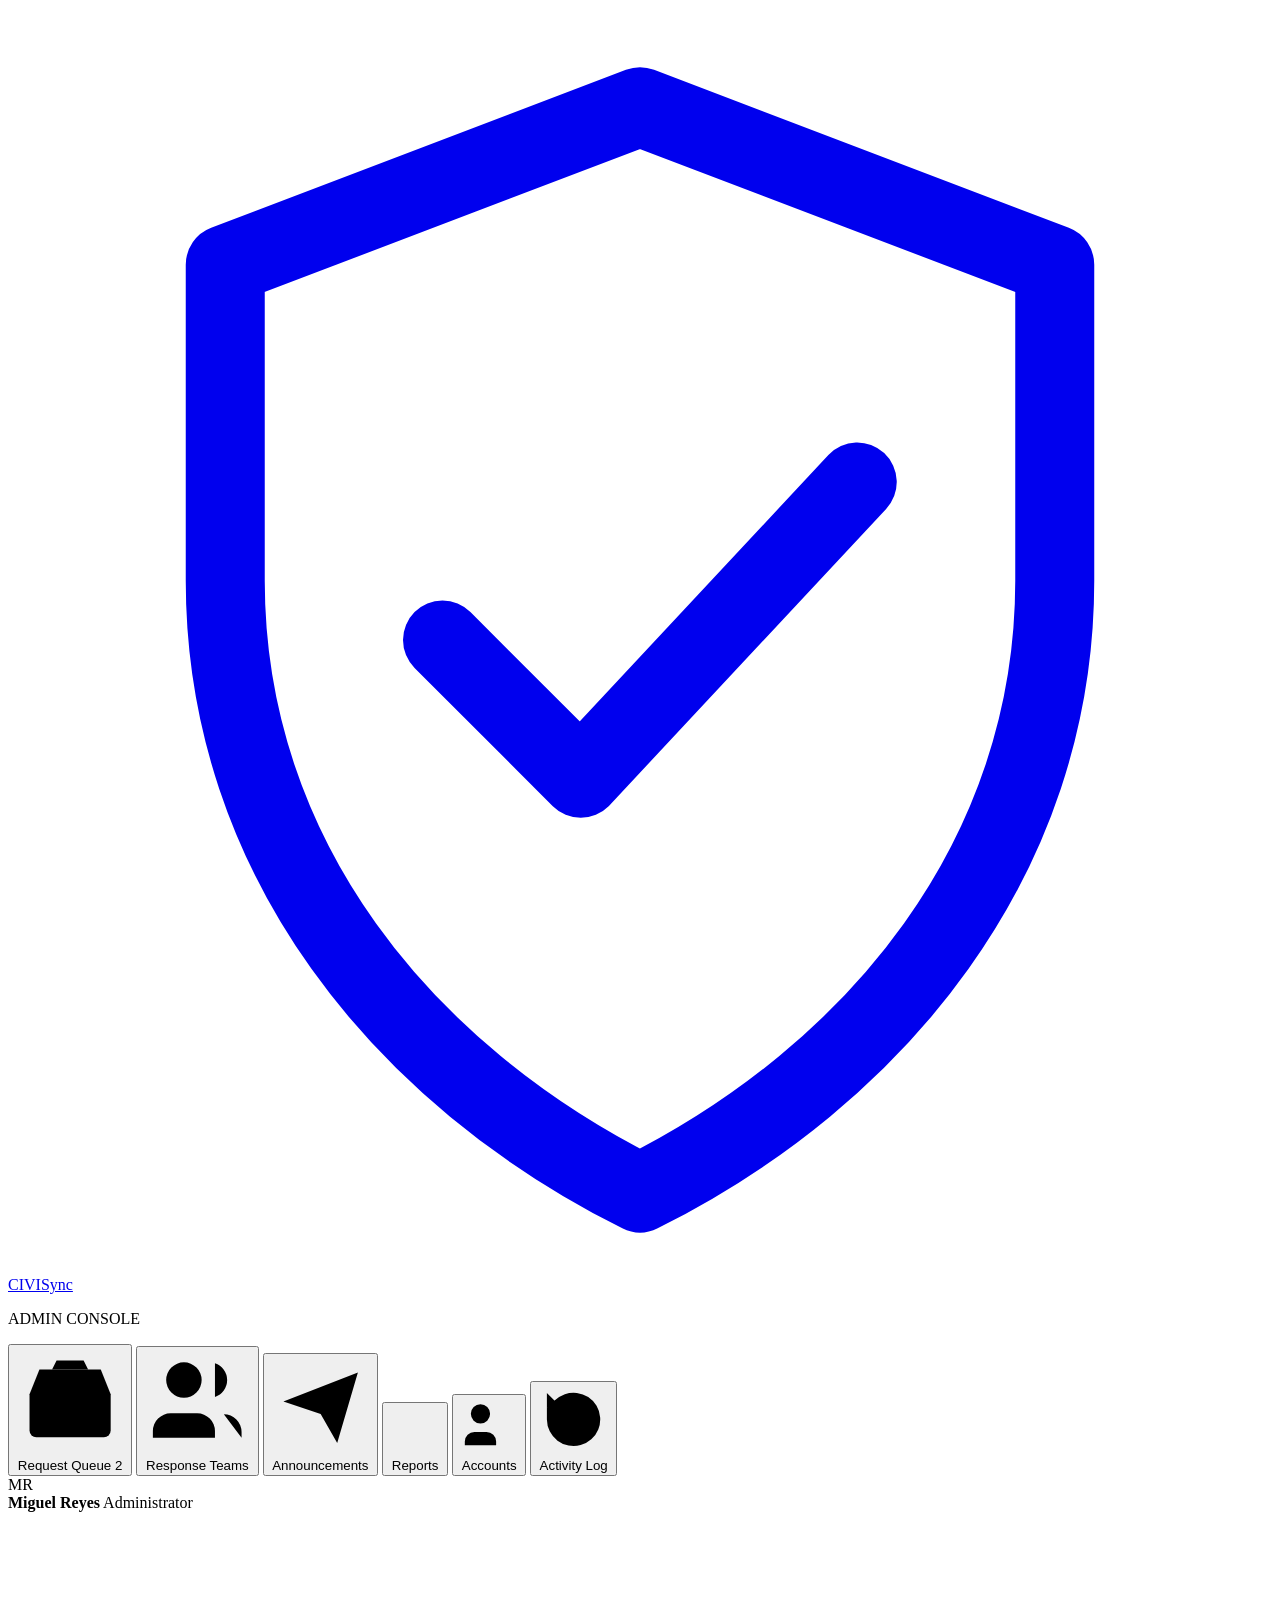
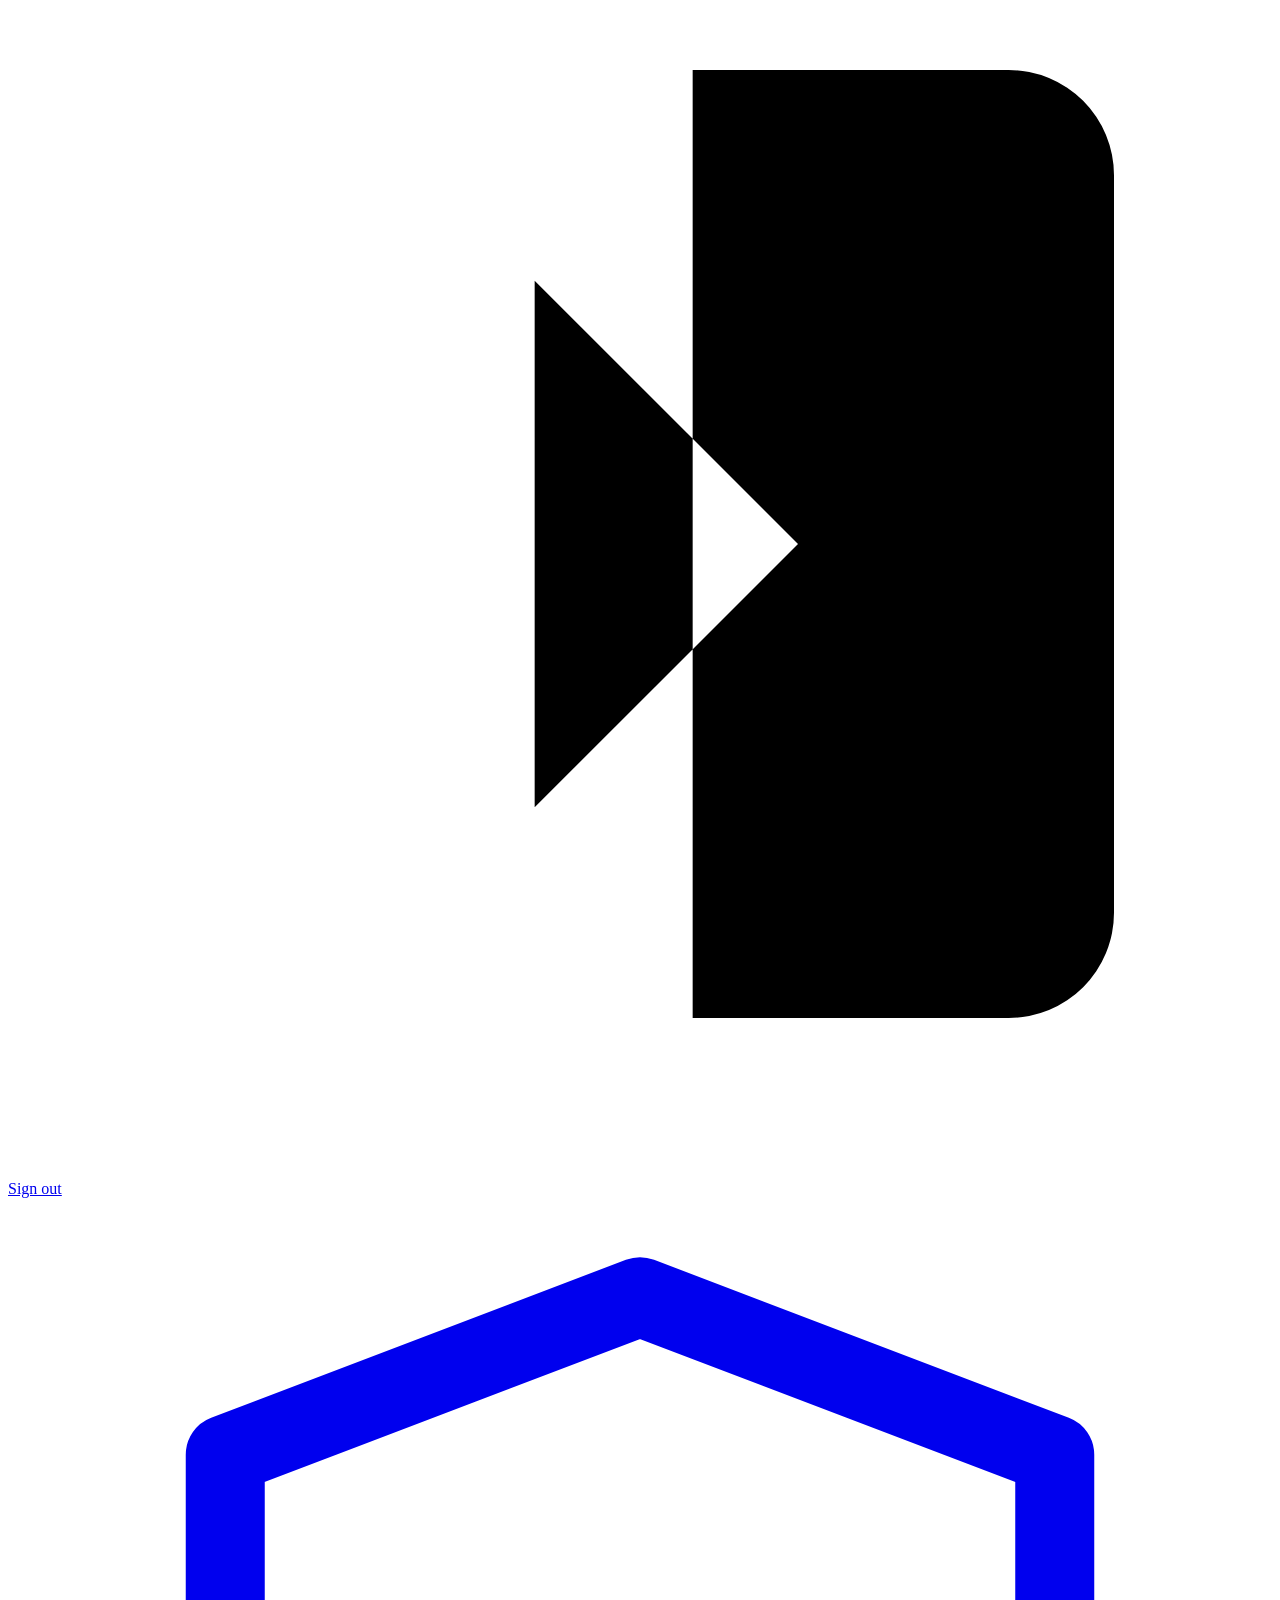
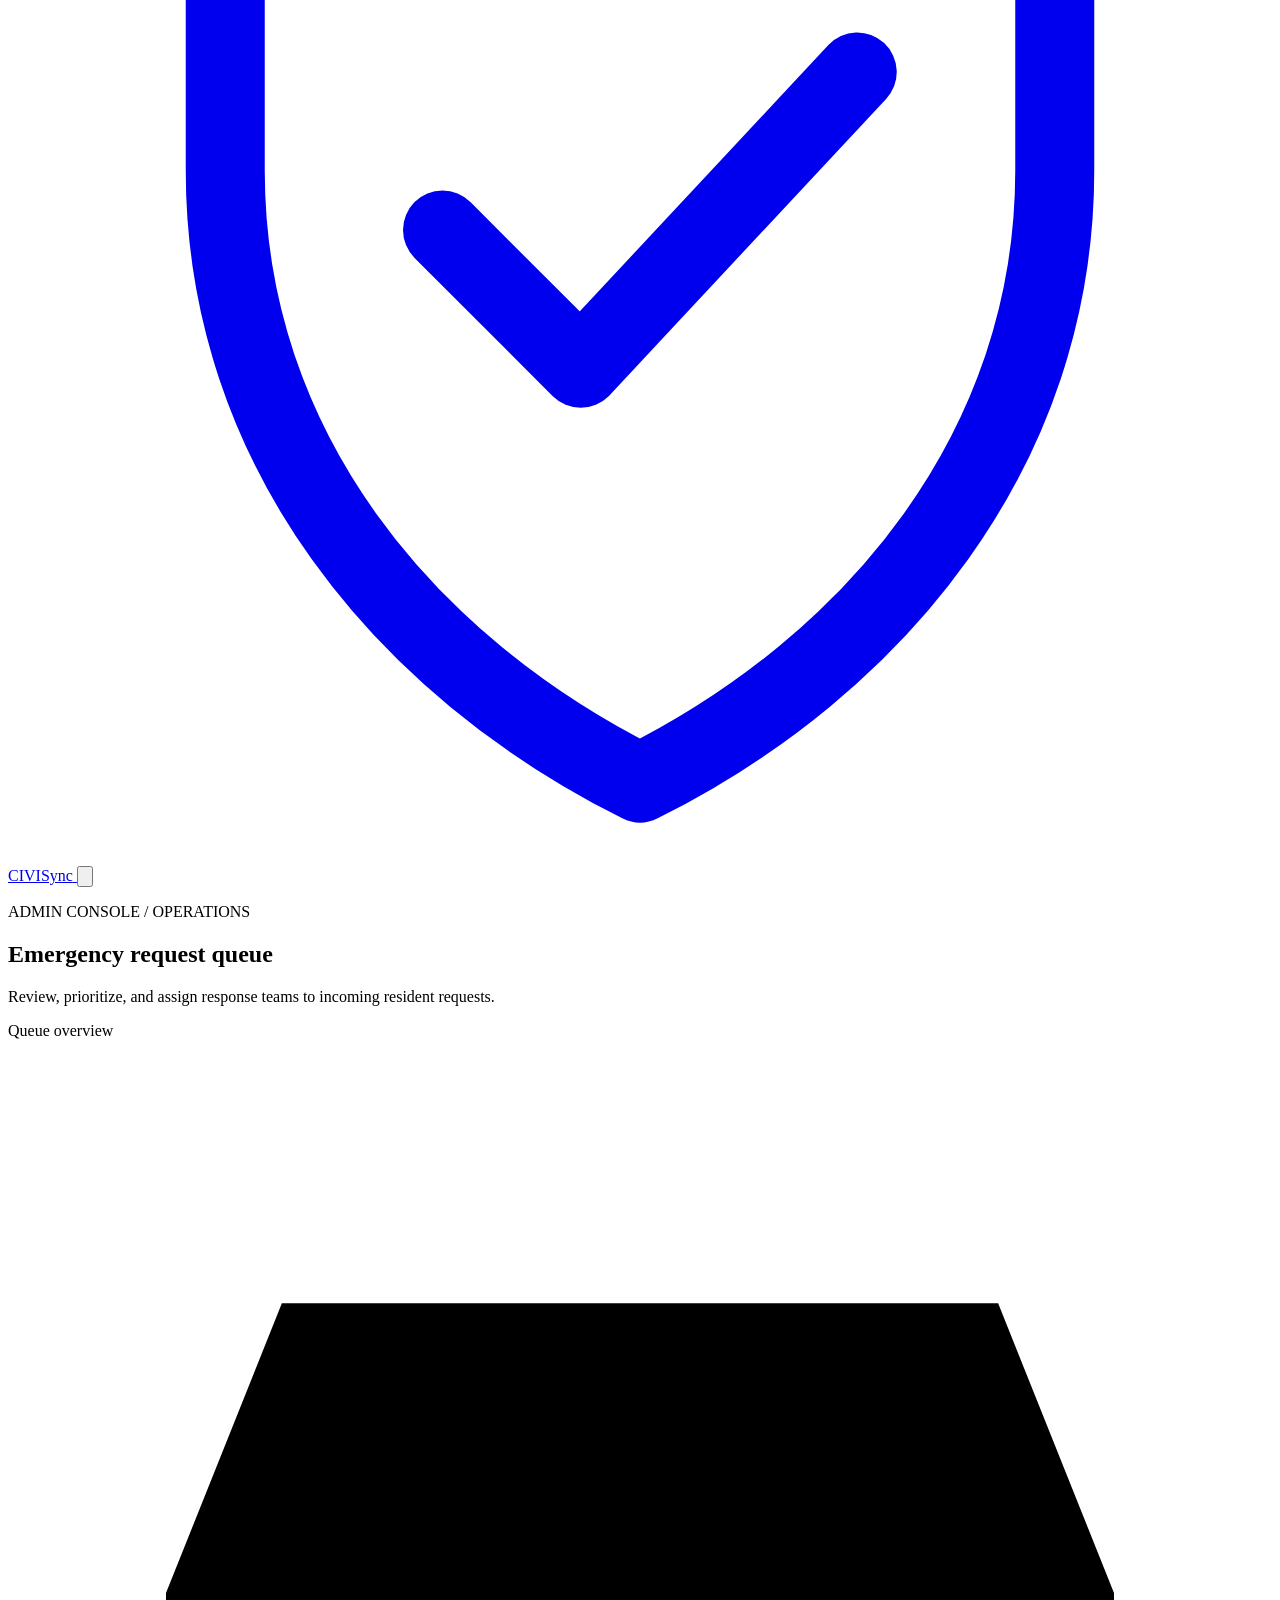
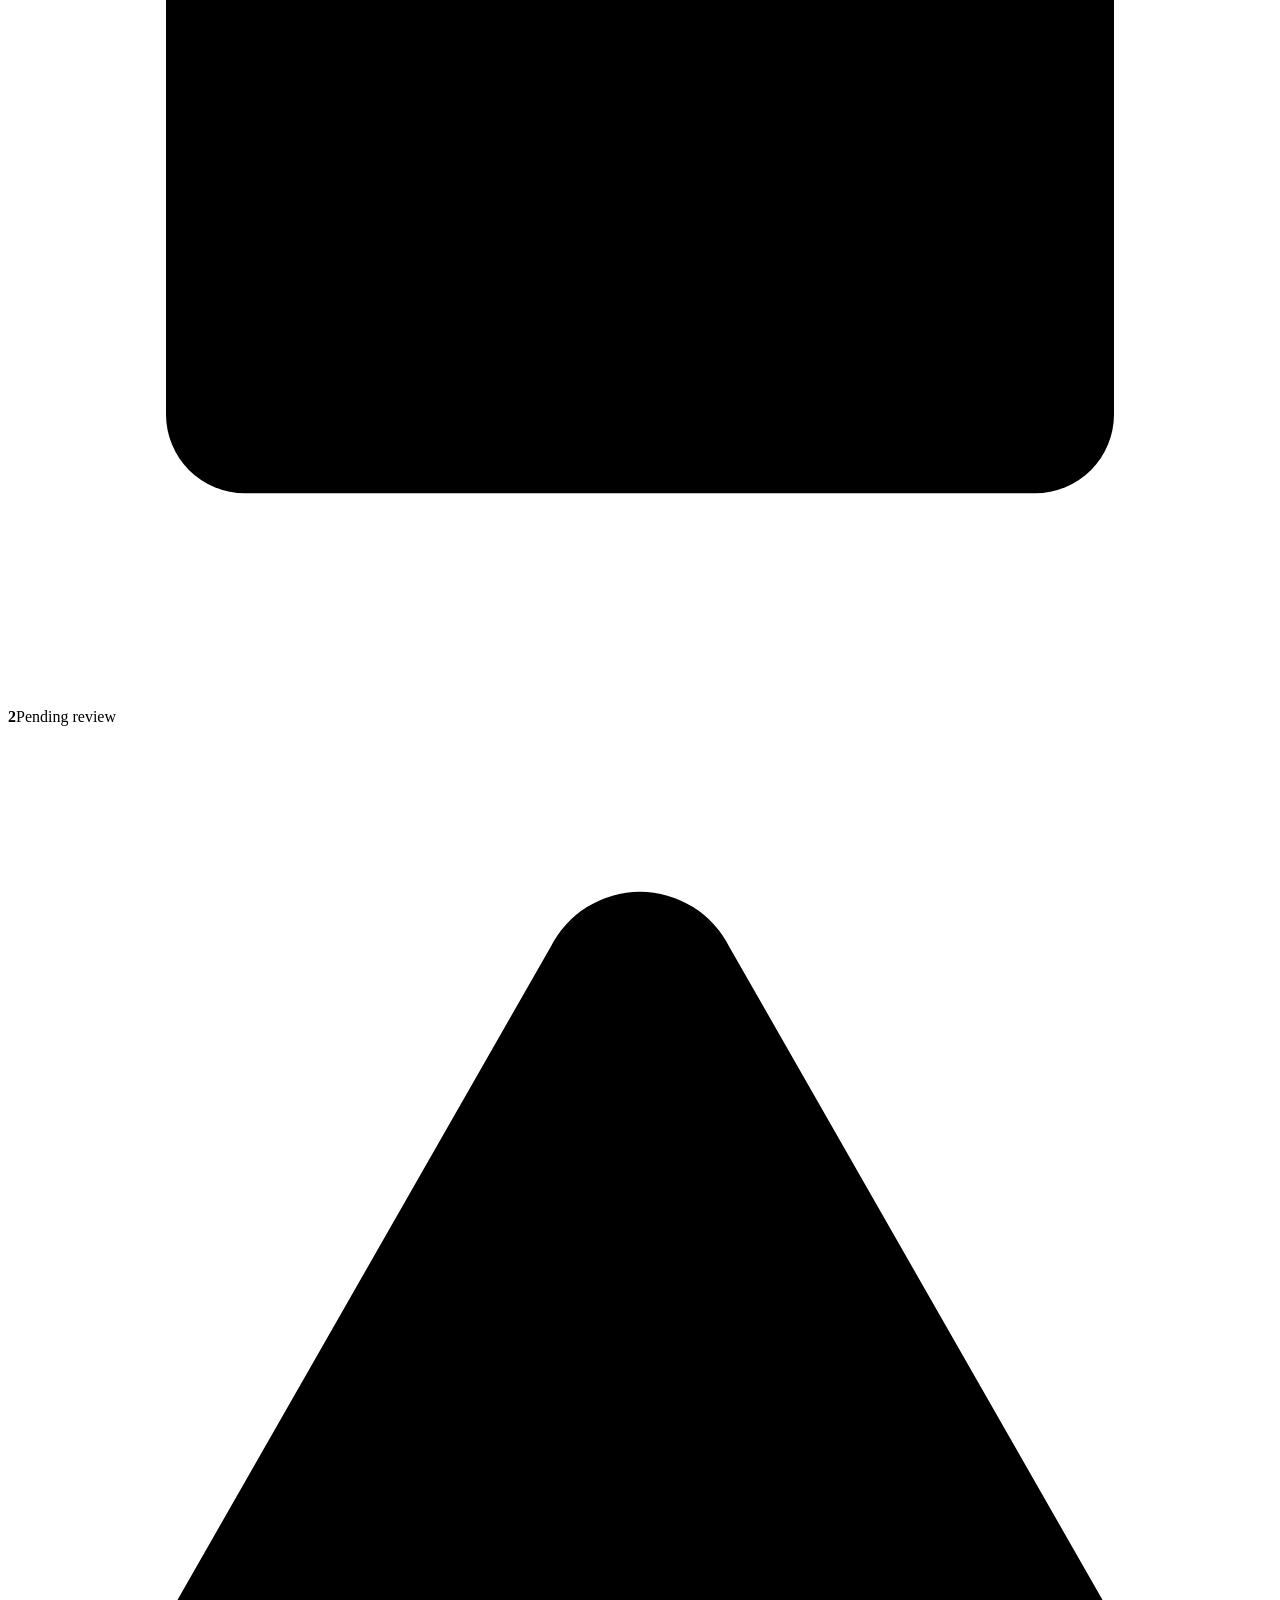
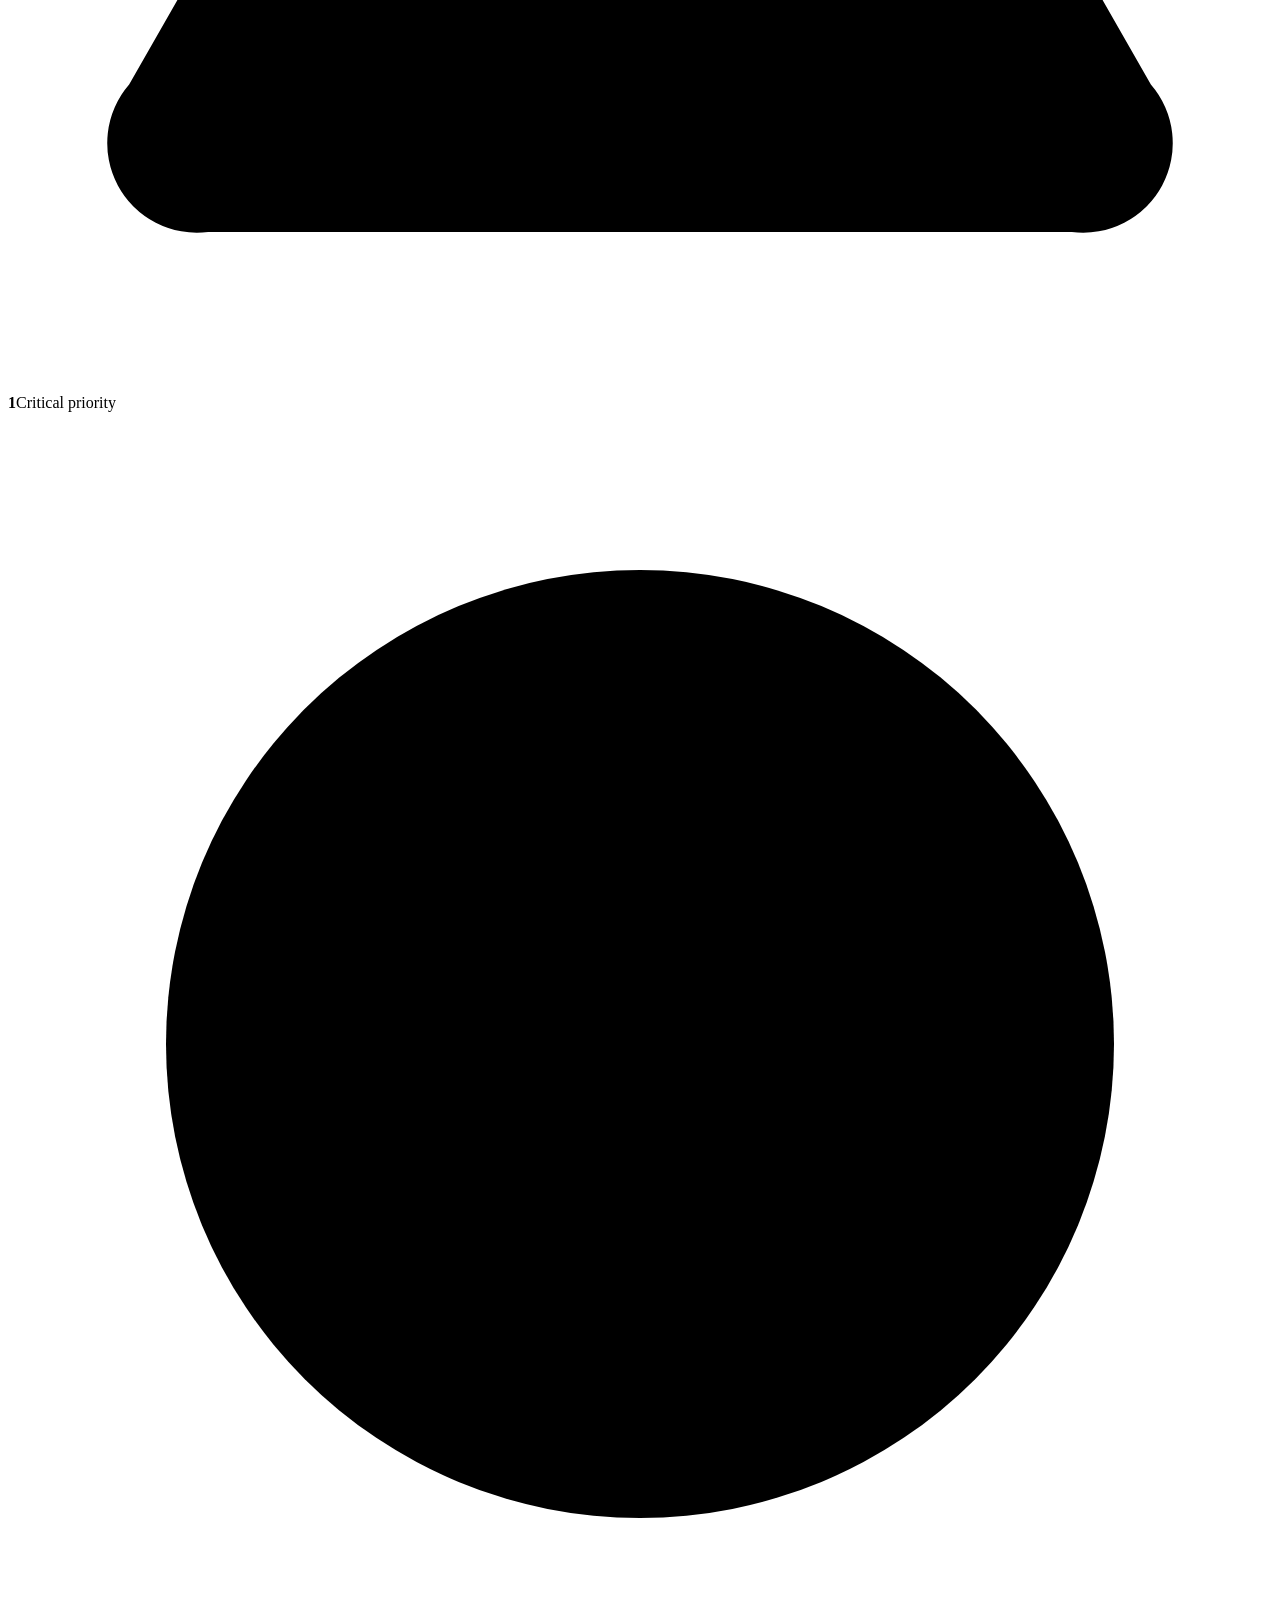
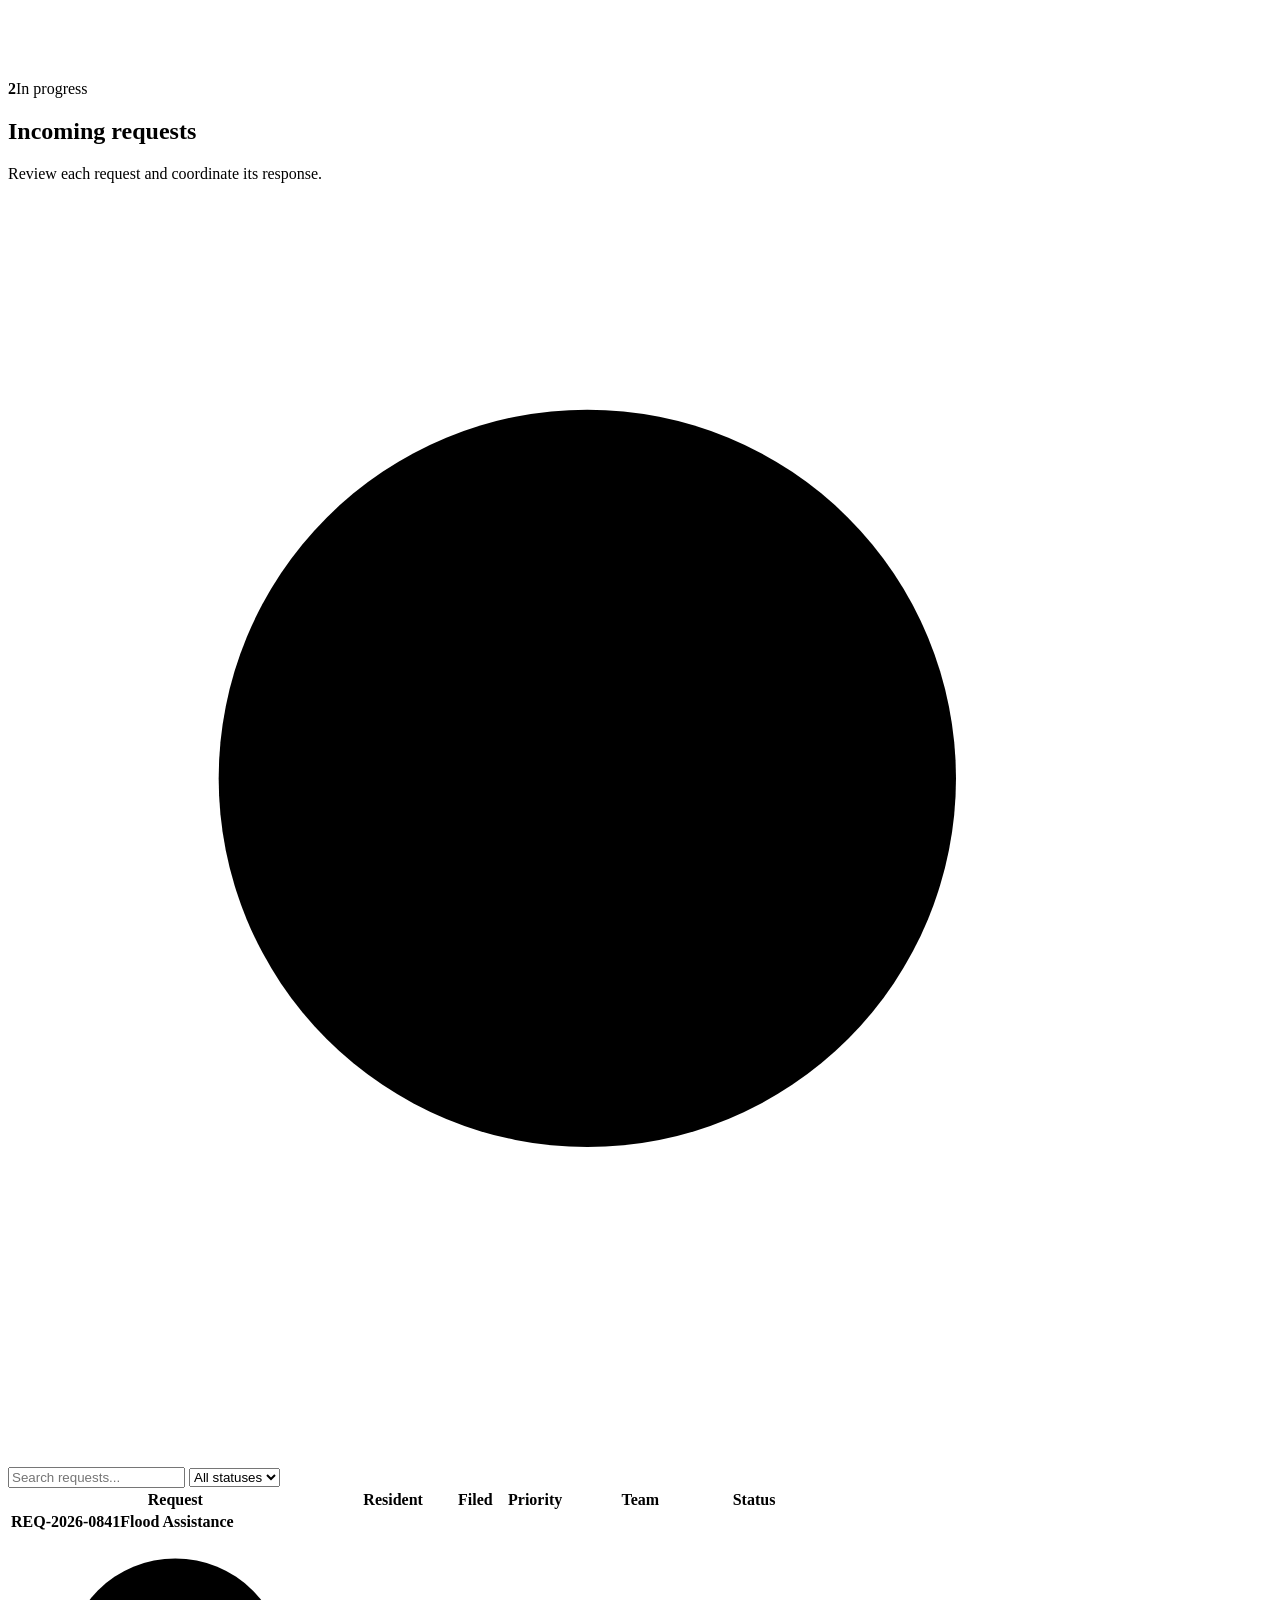
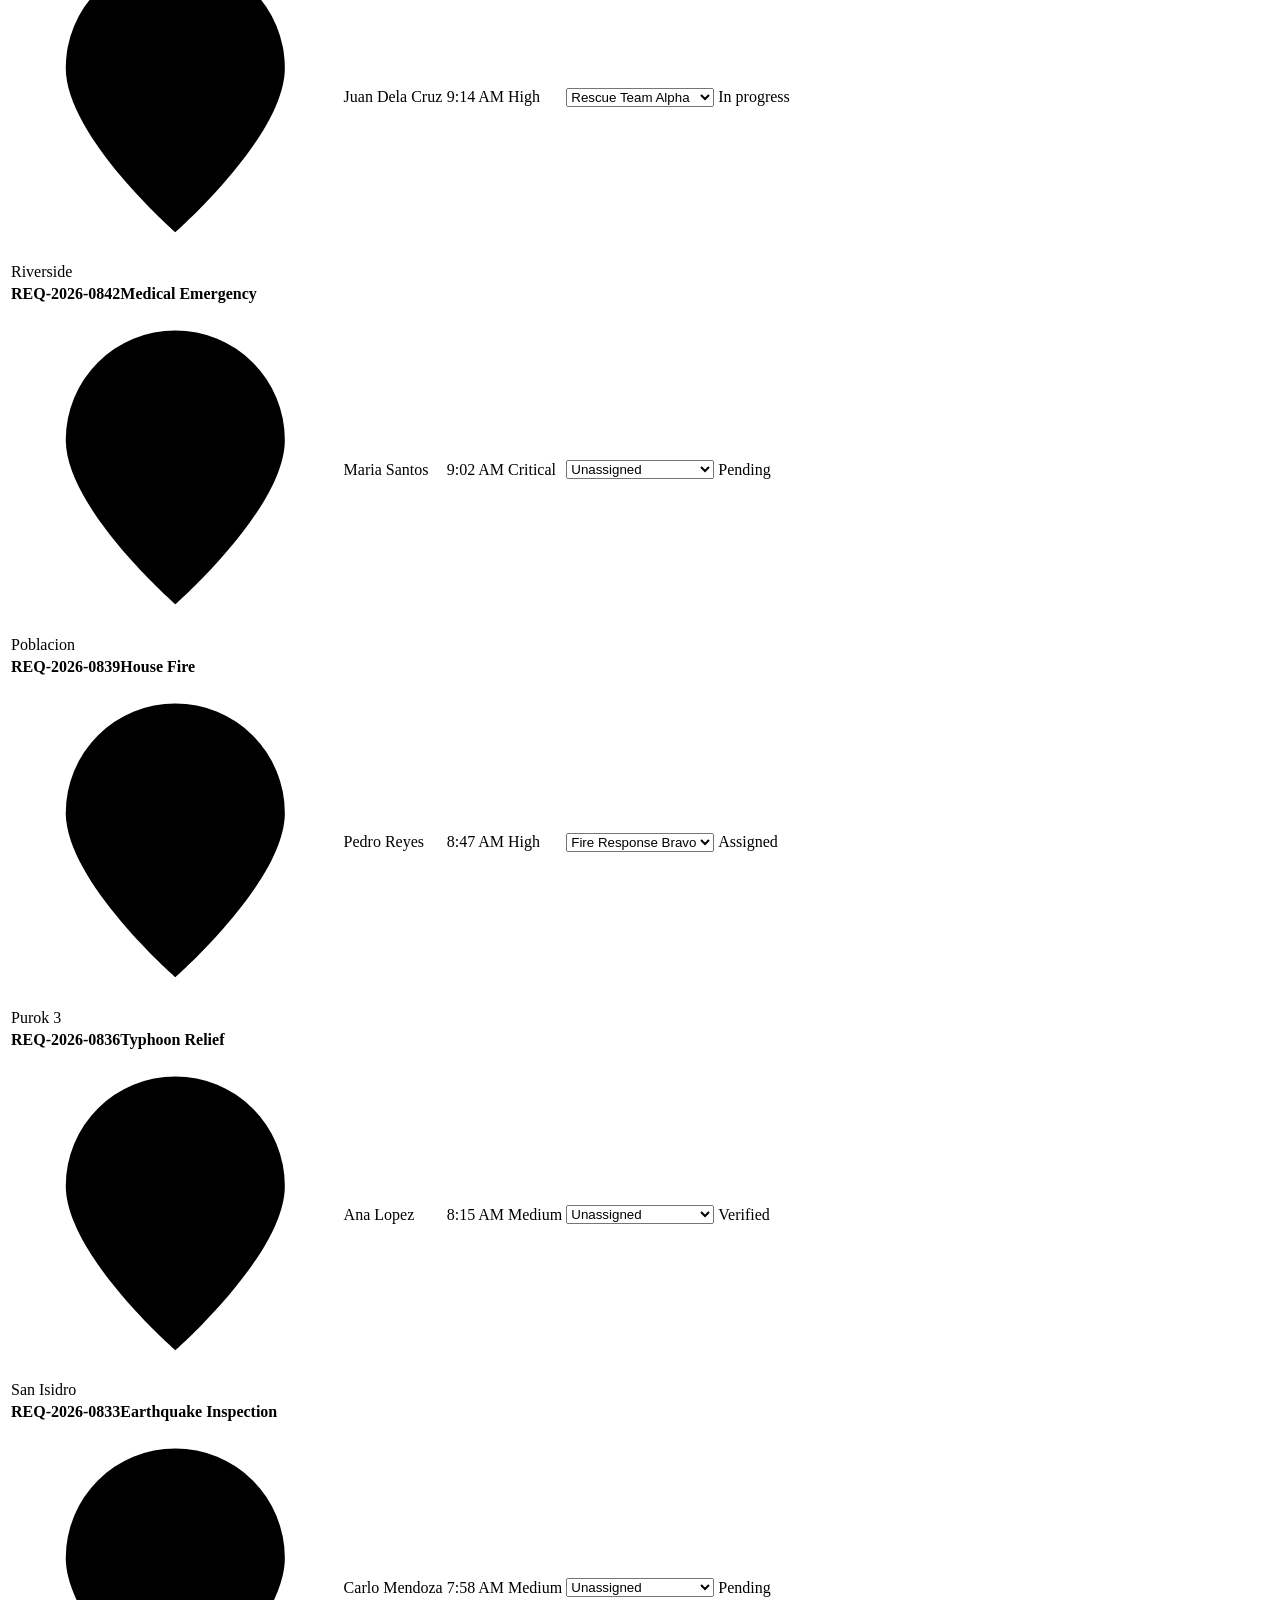
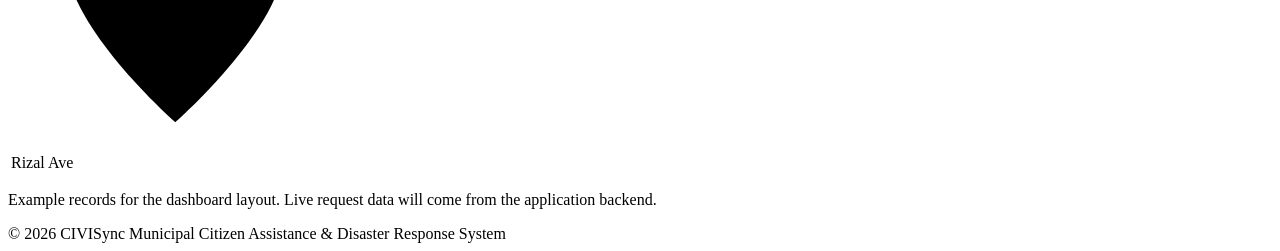
==== docs/admin.html @ d0f6348a "Add LGU Assist frontend for GitHub Pages" ====
<!DOCTYPE html>
<html lang="en">
<head>
    <meta charset="UTF-8">
    <meta name="viewport" content="width=device-width, initial-scale=1.0">
    <meta name="theme-color" content="#18251C">
    <meta name="description" content="CIVISync administrator console for emergency request management and municipal response coordination.">

    <title>Admin Console | CIVISync</title>

    <!-- Quicksand typography -->
    <link rel="preconnect" href="https://fonts.googleapis.com">
    <link rel="preconnect" href="https://fonts.gstatic.com" crossorigin>
    <link href="https://fonts.googleapis.com/css2?family=Quicksand:wght@300..700&display=swap" rel="stylesheet">

    <!-- Site icon -->
    <link rel="icon" type="image/png" sizes="32x32" href="/images/favicon.png">
    <link rel="apple-touch-icon" href="/images/favicon.png">

    <!-- Administrator dashboard stylesheet -->
    <link rel="stylesheet" href="/css/admin.css">
</head>
<body class="admin-page">
    <div class="admin-background" aria-hidden="true">
        <div class="admin-background__orb admin-background__orb--one"></div>
        <div class="admin-background__orb admin-background__orb--two"></div>
        <div class="admin-background__orb admin-background__orb--three"></div>
        <div class="admin-background__grid"></div>
    </div>

    <div class="admin-shell">
        <!-- ==================================================
             SIDEBAR
        =================================================== -->
        <aside class="admin-sidebar" id="adminSidebar" aria-label="Administrator navigation">
            <a class="admin-brand" href="/" aria-label="LGU Assist home">
                <span class="admin-brand__icon" aria-hidden="true">
                    <svg viewBox="0 0 64 64" fill="none" xmlns="http://www.w3.org/2000/svg">
                        <path d="M32 5L53 13V29C53 43 44 54 32 60C20 54 11 43 11 29V13L32 5Z" stroke="currentColor" stroke-width="4" stroke-linejoin="round"/>
                        <path d="M22 32L29 39L43 24" stroke="currentColor" stroke-width="4" stroke-linecap="round" stroke-linejoin="round"/>
                    </svg>
                </span>
                <span class="admin-brand__name">CIVISync</span>
            </a>

            <p class="admin-sidebar__label">ADMIN CONSOLE</p>

            <nav class="admin-nav" aria-label="Dashboard sections">
                <button class="admin-nav__item is-active" type="button" data-view-target="request-queue" aria-current="page">
                    <svg viewBox="0 0 24 24" aria-hidden="true"><path d="M3 10.5 5.2 5h13.6l2.2 5.5v8a1.5 1.5 0 0 1-1.5 1.5h-15A1.5 1.5 0 0 1 3 18.5z"/><path d="M3 10.5h5l1.5 3h5l1.5-3h5M8 5l1-2h6l1 2"/></svg>
                    <span>Request Queue</span>
                    <span class="admin-nav__count" aria-label="2 pending requests">2</span>
                </button>

                <button class="admin-nav__item" type="button" data-view-target="response-teams">
                    <svg viewBox="0 0 24 24" aria-hidden="true"><path d="M16 20v-1.5a4 4 0 0 0-4-4H6a4 4 0 0 0-4 4V20M9 11a4 4 0 1 0 0-8 4 4 0 0 0 0 8ZM16 3.2a4 4 0 0 1 0 7.6M18 14.7a4 4 0 0 1 4 4V20"/></svg>
                    <span>Response Teams</span>
                </button>

                <button class="admin-nav__item" type="button" data-view-target="announcements">
                    <svg viewBox="0 0 24 24" aria-hidden="true"><path d="m3 11 18-7-5 17-4-7-9-3Z"/><path d="m12 14 3 4"/></svg>
                    <span>Announcements</span>
                </button>

                <button class="admin-nav__item" type="button" data-view-target="reports">
                    <svg viewBox="0 0 24 24" aria-hidden="true"><path d="M4 20V10M10 20V4M16 20v-7M22 20H2"/></svg>
                    <span>Reports</span>
                </button>

                <button class="admin-nav__item" type="button" data-view-target="accounts">
                    <svg viewBox="0 0 24 24" aria-hidden="true"><path d="M15 20v-1.5a4 4 0 0 0-4-4H6a4 4 0 0 0-4 4V20M8.5 11a4 4 0 1 0 0-8 4 4 0 0 0 0 8ZM19 8v6M16 11h6"/></svg>
                    <span>Accounts</span>
                </button>

                <button class="admin-nav__item" type="button" data-view-target="activity-log">
                    <svg viewBox="0 0 24 24" aria-hidden="true"><path d="M3 12a9 9 0 1 0 2.6-6.4L3 8"/><path d="M3 3v5h5M12 7v5l3 2"/></svg>
                    <span>Activity Log</span>
                </button>
            </nav>

            <div class="admin-sidebar__spacer"></div>

            <div class="admin-profile">
                <div class="admin-profile__avatar" aria-hidden="true">MR</div>
                <div class="admin-profile__details">
                    <strong id="adminDisplayName">Miguel Reyes</strong>
                    <span>Administrator</span>
                    <a href="/login.html" class="admin-profile__signout">
                        <svg viewBox="0 0 24 24" aria-hidden="true"><path d="M10 17l5-5-5-5M15 12H3M13 3h6a2 2 0 0 1 2 2v14a2 2 0 0 1-2 2h-6"/></svg>
                        Sign out
                    </a>
                </div>
            </div>
        </aside>

        <!-- ==================================================
             MAIN CONTENT
        =================================================== -->
        <main class="admin-main" id="adminMain">
            <div class="admin-mobile-bar">
                <a class="admin-brand admin-brand--mobile" href="/" aria-label="LGU Assist home">
                    <span class="admin-brand__icon" aria-hidden="true">
                        <svg viewBox="0 0 64 64" fill="none" xmlns="http://www.w3.org/2000/svg"><path d="M32 5L53 13V29C53 43 44 54 32 60C20 54 11 43 11 29V13L32 5Z" stroke="currentColor" stroke-width="4" stroke-linejoin="round"/><path d="M22 32L29 39L43 24" stroke="currentColor" stroke-width="4" stroke-linecap="round" stroke-linejoin="round"/></svg>
                    </span>
                    <span class="admin-brand__name">CIVISync</span>
                </a>
                <button class="admin-mobile-menu" type="button" id="mobileMenuButton" aria-label="Toggle administrator navigation" aria-expanded="false" aria-controls="adminSidebar">
                    <svg viewBox="0 0 24 24" aria-hidden="true"><path d="M3 6h18M3 12h18M3 18h18"/></svg>
                </button>
            </div>

            <!-- REQUEST QUEUE -->
            <section class="admin-view is-active" id="view-request-queue" data-view="request-queue" aria-labelledby="requestQueueTitle">
                <header class="admin-page-heading">
                    <div>
                        <p class="admin-eyebrow">ADMIN CONSOLE / OPERATIONS</p>
                        <h1 id="requestQueueTitle">Emergency request queue</h1>
                        <p>Review, prioritize, and assign response teams to incoming resident requests.</p>
                    </div>
                    <div class="admin-page-heading__actions">
                        <span class="admin-live-indicator"><span></span> Queue overview</span>
                    </div>
                </header>

                <div class="admin-stat-grid admin-stat-grid--three">
                    <article class="admin-stat-card">
                        <span class="admin-stat-card__icon admin-stat-card__icon--sage" aria-hidden="true">
                            <svg viewBox="0 0 24 24"><path d="M3 10.5 5.2 5h13.6l2.2 5.5v8a1.5 1.5 0 0 1-1.5 1.5h-15A1.5 1.5 0 0 1 3 18.5z"/><path d="M3 10.5h5l1.5 3h5l1.5-3h5"/></svg>
                        </span>
                        <div><strong class="admin-stat-card__value">2</strong><span>Pending review</span></div>
                    </article>
                    <article class="admin-stat-card">
                        <span class="admin-stat-card__icon admin-stat-card__icon--red" aria-hidden="true">
                            <svg viewBox="0 0 24 24"><path d="m10.3 4.2-8 14A1.7 1.7 0 0 0 3.8 21h16.4a1.7 1.7 0 0 0 1.5-2.8l-8-14a1.9 1.9 0 0 0-3.4 0Z"/><path d="M12 9v4M12 17h.01"/></svg>
                        </span>
                        <div><strong class="admin-stat-card__value">1</strong><span>Critical priority</span></div>
                    </article>
                    <article class="admin-stat-card">
                        <span class="admin-stat-card__icon admin-stat-card__icon--amber" aria-hidden="true">
                            <svg viewBox="0 0 24 24"><circle cx="12" cy="12" r="9"/><path d="M12 7v5l3 2"/></svg>
                        </span>
                        <div><strong class="admin-stat-card__value">2</strong><span>In progress</span></div>
                    </article>
                </div>

                <div class="admin-panel admin-table-panel">
                    <div class="admin-panel__toolbar">
                        <div>
                            <h2>Incoming requests</h2>
                            <p>Review each request and coordinate its response.</p>
                        </div>
                        <div class="admin-toolbar-controls">
                            <label class="admin-search" for="requestSearch">
                                <svg viewBox="0 0 24 24" aria-hidden="true"><circle cx="11" cy="11" r="7"/><path d="m16 16 5 5"/></svg>
                                <input id="requestSearch" type="search" placeholder="Search requests..." autocomplete="off">
                            </label>
                            <select class="admin-select admin-select--filter" id="requestStatusFilter" aria-label="Filter requests by status">
                                <option value="all">All statuses</option>
                                <option value="pending">Pending</option>
                                <option value="assigned">Assigned</option>
                                <option value="in progress">In progress</option>
                                <option value="verified">Verified</option>
                            </select>
                        </div>
                    </div>

                    <div class="admin-table-wrap">
                        <table class="admin-table" id="requestTable">
                            <thead><tr>
                                <th scope="col">Request</th><th scope="col">Resident</th><th scope="col">Filed</th><th scope="col">Priority</th><th scope="col">Team</th><th scope="col">Status</th>
                            </tr></thead>
                            <tbody>
                                <tr data-status="in progress">
                                    <td><div class="request-cell"><strong>REQ-2026-0841</strong><b>Flood Assistance</b><span><svg viewBox="0 0 24 24" aria-hidden="true"><path d="M20 10c0 5-8 12-8 12S4 15 4 10a8 8 0 1 1 16 0Z"/><circle cx="12" cy="10" r="2.5"/></svg>Riverside</span></div></td>
                                    <td>Juan Dela Cruz</td><td class="muted-cell">9:14 AM</td>
                                    <td><span class="priority-pill priority-pill--high">High</span></td>
                                    <td><select class="admin-select admin-select--team" aria-label="Assign team to request REQ-2026-0841"><option selected>Rescue Team Alpha</option><option>Fire Response Bravo</option><option>Medical Unit One</option><option>Road Clearance Unit</option><option>Relief Distribution</option><option>Unassigned</option></select></td>
                                    <td><span class="status-pill status-pill--progress">In progress</span></td>
                                </tr>
                                <tr data-status="pending">
                                    <td><div class="request-cell"><strong>REQ-2026-0842</strong><b>Medical Emergency</b><span><svg viewBox="0 0 24 24" aria-hidden="true"><path d="M20 10c0 5-8 12-8 12S4 15 4 10a8 8 0 1 1 16 0Z"/><circle cx="12" cy="10" r="2.5"/></svg>Poblacion</span></div></td>
                                    <td>Maria Santos</td><td class="muted-cell">9:02 AM</td>
                                    <td><span class="priority-pill priority-pill--critical">Critical</span></td>
                                    <td><select class="admin-select admin-select--team" aria-label="Assign team to request REQ-2026-0842"><option selected>Unassigned</option><option>Rescue Team Alpha</option><option>Fire Response Bravo</option><option>Medical Unit One</option><option>Road Clearance Unit</option><option>Relief Distribution</option></select></td>
                                    <td><span class="status-pill status-pill--pending">Pending</span></td>
                                </tr>
                                <tr data-status="assigned">
                                    <td><div class="request-cell"><strong>REQ-2026-0839</strong><b>House Fire</b><span><svg viewBox="0 0 24 24" aria-hidden="true"><path d="M20 10c0 5-8 12-8 12S4 15 4 10a8 8 0 1 1 16 0Z"/><circle cx="12" cy="10" r="2.5"/></svg>Purok 3</span></div></td>
                                    <td>Pedro Reyes</td><td class="muted-cell">8:47 AM</td>
                                    <td><span class="priority-pill priority-pill--high">High</span></td>
                                    <td><select class="admin-select admin-select--team" aria-label="Assign team to request REQ-2026-0839"><option>Unassigned</option><option>Rescue Team Alpha</option><option selected>Fire Response Bravo</option><option>Medical Unit One</option><option>Road Clearance Unit</option><option>Relief Distribution</option></select></td>
                                    <td><span class="status-pill status-pill--assigned">Assigned</span></td>
                                </tr>
                                <tr data-status="verified">
                                    <td><div class="request-cell"><strong>REQ-2026-0836</strong><b>Typhoon Relief</b><span><svg viewBox="0 0 24 24" aria-hidden="true"><path d="M20 10c0 5-8 12-8 12S4 15 4 10a8 8 0 1 1 16 0Z"/><circle cx="12" cy="10" r="2.5"/></svg>San Isidro</span></div></td>
                                    <td>Ana Lopez</td><td class="muted-cell">8:15 AM</td>
                                    <td><span class="priority-pill priority-pill--medium">Medium</span></td>
                                    <td><select class="admin-select admin-select--team" aria-label="Assign team to request REQ-2026-0836"><option selected>Unassigned</option><option>Rescue Team Alpha</option><option>Fire Response Bravo</option><option>Medical Unit One</option><option>Road Clearance Unit</option><option>Relief Distribution</option></select></td>
                                    <td><span class="status-pill status-pill--verified">Verified</span></td>
                                </tr>
                                <tr data-status="pending">
                                    <td><div class="request-cell"><strong>REQ-2026-0833</strong><b>Earthquake Inspection</b><span><svg viewBox="0 0 24 24" aria-hidden="true"><path d="M20 10c0 5-8 12-8 12S4 15 4 10a8 8 0 1 1 16 0Z"/><circle cx="12" cy="10" r="2.5"/></svg>Rizal Ave</span></div></td>
                                    <td>Carlo Mendoza</td><td class="muted-cell">7:58 AM</td>
                                    <td><span class="priority-pill priority-pill--medium">Medium</span></td>
                                    <td><select class="admin-select admin-select--team" aria-label="Assign team to request REQ-2026-0833"><option selected>Unassigned</option><option>Rescue Team Alpha</option><option>Fire Response Bravo</option><option>Medical Unit One</option><option>Road Clearance Unit</option><option>Relief Distribution</option></select></td>
                                    <td><span class="status-pill status-pill--pending">Pending</span></td>
                                </tr>
                            </tbody>
                        </table>
                    </div>
                    <p class="admin-table-note">Example records for the dashboard layout. Live request data will come from the application backend.</p>
                </div>
            </section>

            <!-- RESPONSE TEAMS -->
            <section class="admin-view" id="view-response-teams" data-view="response-teams" aria-labelledby="responseTeamsTitle" hidden>
                <header class="admin-page-heading">
                    <div>
                        <p class="admin-eyebrow">ADMIN CONSOLE / OPERATIONS</p>
                        <h1 id="responseTeamsTitle">Response teams</h1>
                        <p>Manage team records, rosters, and current deployments.</p>
                    </div>
                    <div class="admin-page-heading__actions"><span class="admin-live-indicator"><span></span> Team registry</span></div>
                </header>

                <div class="admin-team-grid">
                    <article class="admin-team-card admin-team-card--deployed">
                        <div class="admin-team-card__heading"><div><h2>Rescue Team Alpha</h2><p>Flood &amp; Water Rescue</p></div><span class="status-pill status-pill--deployed">Deployed</span></div>
                        <div class="admin-team-card__details"><p>Leader: <strong>Cpt. R. Domingo</strong></p><p>Members: <strong>8</strong></p><p>Assignment: <strong>REQ-2026-0841</strong></p></div>
                        <button class="admin-button admin-button--secondary admin-button--wide" type="button" data-team-action="recall" data-team="Rescue Team Alpha">Recall team</button>
                    </article>

                    <article class="admin-team-card admin-team-card--deployed">
                        <div class="admin-team-card__heading"><div><h2>Fire Response Bravo</h2><p>Fire Suppression</p></div><span class="status-pill status-pill--deployed">Deployed</span></div>
                        <div class="admin-team-card__details"><p>Leader: <strong>Cpt. M. Salazar</strong></p><p>Members: <strong>6</strong></p><p>Assignment: <strong>REQ-2026-0839</strong></p></div>
                        <button class="admin-button admin-button--secondary admin-button--wide" type="button" data-team-action="recall" data-team="Fire Response Bravo">Recall team</button>
                    </article>

                    <article class="admin-team-card admin-team-card--deployed">
                        <div class="admin-team-card__heading"><div><h2>Medical Unit One</h2><p>EMS / Ambulance</p></div><span class="status-pill status-pill--deployed">Deployed</span></div>
                        <div class="admin-team-card__details"><p>Leader: <strong>Dr. A. Ramirez</strong></p><p>Members: <strong>5</strong></p><p>Assignment: <strong>REQ-2026-0827</strong></p></div>
                        <button class="admin-button admin-button--secondary admin-button--wide" type="button" data-team-action="recall" data-team="Medical Unit One">Recall team</button>
                    </article>

                    <article class="admin-team-card">
                        <div class="admin-team-card__heading"><div><h2>Road Clearance Unit</h2><p>Debris &amp; Roads</p></div><span class="status-pill status-pill--available">Available</span></div>
                        <div class="admin-team-card__details"><p>Leader: <strong>Engr. P. Bautista</strong></p><p>Members: <strong>10</strong></p><p>Assignment: <strong>None</strong></p></div>
                        <button class="admin-button admin-button--secondary admin-button--wide" type="button" data-team-action="deploy" data-team="Road Clearance Unit">Deploy team</button>
                    </article>

                    <article class="admin-team-card">
                        <div class="admin-team-card__heading"><div><h2>Relief Distribution</h2><p>Social Welfare</p></div><span class="status-pill status-pill--available">Available</span></div>
                        <div class="admin-team-card__details"><p>Leader: <strong>Ms. J. Aquino</strong></p><p>Members: <strong>12</strong></p><p>Assignment: <strong>None</strong></p></div>
                        <button class="admin-button admin-button--secondary admin-button--wide" type="button" data-team-action="deploy" data-team="Relief Distribution">Deploy team</button>
                    </article>

                    <button class="admin-team-card admin-team-card--add" type="button" data-open-team-form>
                        <span class="admin-team-card__plus" aria-hidden="true">+</span>
                        <strong>Register new team</strong>
                    </button>
                </div>

                <section class="admin-panel admin-form-panel" id="teamFormPanel" hidden aria-labelledby="teamFormTitle">
                    <div class="admin-panel__toolbar"><div><h2 id="teamFormTitle">Register a response team</h2><p>Add a team to the municipal response roster.</p></div><button class="admin-icon-button" type="button" data-close-team-form aria-label="Close team form">×</button></div>
                    <form class="admin-form" id="teamForm">
                        <div class="admin-form__grid">
                            <label>Team name<input type="text" name="teamName" placeholder="e.g. Search and Rescue Charlie" required></label>
                            <label>Team category<input type="text" name="teamCategory" placeholder="e.g. Search and Rescue" required></label>
                            <label>Team leader<input type="text" name="teamLeader" placeholder="Full name" required></label>
                            <label>Number of members<input type="number" name="teamMembers" min="1" placeholder="e.g. 8" required></label>
                        </div>
                        <div class="admin-form__actions"><button class="admin-button admin-button--primary" type="submit">Save team</button></div>
                    </form>
                </section>
            </section>

            <!-- ANNOUNCEMENTS -->
            <section class="admin-view" id="view-announcements" data-view="announcements" aria-labelledby="announcementsTitle" hidden>
                <header class="admin-page-heading">
                    <div>
                        <p class="admin-eyebrow">ADMIN CONSOLE / PUBLIC INFORMATION</p>
                        <h1 id="announcementsTitle">Announcements</h1>
                        <p>Publish advisories that appear on the public portal and resident feeds.</p>
                    </div>
                </header>

                <div class="admin-announcement-layout">
                    <section class="admin-panel admin-form-panel" aria-labelledby="publishAnnouncementTitle">
                        <div class="admin-panel__heading"><h2 id="publishAnnouncementTitle">Create announcement</h2><p>Share verified information with residents.</p></div>
                        <form class="admin-form" id="announcementForm">
                            <label for="announcementTitle">Title</label>
                            <input id="announcementTitle" name="title" type="text" placeholder="e.g. Flash flood warning — Riverside" required>

                            <label for="announcementCategory">Category</label>
                            <select id="announcementCategory" name="category" required>
                                <option value="Typhoon">Typhoon</option>
                                <option value="Flood">Flood</option>
                                <option value="Earthquake">Earthquake</option>
                                <option value="Fire">Fire</option>
                                <option value="Evacuation">Evacuation</option>
                                <option value="Notice">Notice</option>
                            </select>

                            <label for="announcementMessage">Message</label>
                            <textarea id="announcementMessage" name="message" rows="6" placeholder="Write the advisory content..." required></textarea>

                            <button class="admin-button admin-button--primary" type="submit">
                                <svg viewBox="0 0 24 24" aria-hidden="true"><path d="m3 11 18-7-5 17-4-7-9-3Z"/><path d="m12 14 3 4"/></svg>
                                Publish announcement
                            </button>
                            <p class="admin-form__note">Publishing will be connected to the announcement service/backend.</p>
                        </form>
                    </section>

                    <section class="admin-announcements-list" aria-labelledby="publishedAnnouncementsTitle">
                        <div class="admin-section-heading"><h2 id="publishedAnnouncementsTitle">Currently published</h2><span class="admin-section-heading__count">3 announcements</span></div>

                        <article class="admin-announcement-card">
                            <div class="admin-announcement-card__meta"><span class="category-pill category-pill--warning">Typhoon</span><span>MDRRMO · 42 min ago</span></div>
                            <h3>TCWS #2 raised over coastal barangays</h3>
                            <p>Signal No. 2 winds expected within 18 hours. Secure loose objects and prepare go-bags.</p>
                        </article>

                        <article class="admin-announcement-card">
                            <div class="admin-announcement-card__meta"><span class="category-pill category-pill--notice">Notice</span><span>LGU Command · 1 hr ago</span></div>
                            <h3>Sea travel suspended in all municipal ports</h3>
                            <p>All ferry and fishing operations are suspended until further notice.</p>
                        </article>

                        <article class="admin-announcement-card">
                            <div class="admin-announcement-card__meta"><span class="category-pill category-pill--warning">Evacuation</span><span>MDRRMO · 2 hrs ago</span></div>
                            <h3>Pre-emptive evacuation begins 6:00 PM</h3>
                            <p>Residents in low-lying areas must proceed to designated evacuation centers.</p>
                        </article>
                    </section>
                </div>
            </section>

            <!-- REPORTS -->
            <section class="admin-view" id="view-reports" data-view="reports" aria-labelledby="reportsTitle" hidden>
                <header class="admin-page-heading admin-page-heading--with-action">
                    <div>
                        <p class="admin-eyebrow">ADMIN CONSOLE / ANALYTICS</p>
                        <h1 id="reportsTitle">Reports</h1>
                        <p>Operational insights across all emergency requests this month.</p>
                    </div>
                    <button class="admin-button admin-button--secondary" id="exportReportsButton" type="button">
                        <svg viewBox="0 0 24 24" aria-hidden="true"><path d="M12 3v12M7 10l5 5 5-5M4 17v3h16v-3"/></svg>
                        Export CSV
                    </button>
                </header>

                <div class="admin-stat-grid admin-stat-grid--four">
                    <article class="admin-stat-card admin-stat-card--large"><strong class="admin-stat-card__value">12</strong><span>Requests today</span></article>
                    <article class="admin-stat-card admin-stat-card--large"><strong class="admin-stat-card__value">18 min</strong><span>Avg. response time</span></article>
                    <article class="admin-stat-card admin-stat-card--large"><strong class="admin-stat-card__value">96</strong><span>Resolved this week</span></article>
                    <article class="admin-stat-card admin-stat-card--large"><strong class="admin-stat-card__value">2</strong><span>Critical pending</span></article>
                </div>

                <div class="admin-reports-grid">
                    <section class="admin-panel admin-chart-panel" aria-labelledby="categoryChartTitle">
                        <div class="admin-panel__heading"><h2 id="categoryChartTitle">Requests by category · This month</h2></div>
                        <div class="admin-bar-chart" role="img" aria-label="Illustrative request counts by category: Flood 28, Typhoon 19, Medical 23, Fire 8, Earthquake 4.">
                            <div class="admin-bar-chart__plot">
                                <div class="admin-bar-chart__gridline admin-bar-chart__gridline--one"></div>
                                <div class="admin-bar-chart__gridline admin-bar-chart__gridline--two"></div>
                                <div class="admin-bar-chart__gridline admin-bar-chart__gridline--three"></div>
                                <div class="admin-bar-chart__gridline admin-bar-chart__gridline--four"></div>
                                <div class="admin-bar-chart__bars">
                                    <div class="admin-bar-chart__column"><span style="--bar-height: 78%"></span><small>Flood</small></div>
                                    <div class="admin-bar-chart__column"><span style="--bar-height: 52%"></span><small>Typhoon</small></div>
                                    <div class="admin-bar-chart__column"><span style="--bar-height: 64%"></span><small>Medical</small></div>
                                    <div class="admin-bar-chart__column"><span style="--bar-height: 20%"></span><small>Fire</small></div>
                                    <div class="admin-bar-chart__column"><span style="--bar-height: 12%"></span><small>Earthquake</small></div>
                                </div>
                            </div>
                        </div>
                        <p class="admin-table-note">Illustrative chart values for the dashboard preview; replace with computed report data.</p>
                    </section>

                    <section class="admin-panel admin-breakdown-panel" aria-labelledby="barangayBreakdownTitle">
                        <div class="admin-panel__heading"><h2 id="barangayBreakdownTitle">Barangay breakdown</h2></div>
                        <div class="admin-breakdown-list">
                            <div class="admin-breakdown-item"><div><strong>Riverside</strong><span>34%</span></div><div class="admin-progress"><span style="width:34%"></span></div></div>
                            <div class="admin-breakdown-item"><div><strong>Poblacion</strong><span>24%</span></div><div class="admin-progress"><span style="width:24%"></span></div></div>
                            <div class="admin-breakdown-item"><div><strong>San Isidro</strong><span>18%</span></div><div class="admin-progress"><span style="width:18%"></span></div></div>
                            <div class="admin-breakdown-item"><div><strong>Bagong Silang</strong><span>14%</span></div><div class="admin-progress"><span style="width:14%"></span></div></div>
                            <div class="admin-breakdown-item"><div><strong>Others</strong><span>10%</span></div><div class="admin-progress"><span style="width:10%"></span></div></div>
                        </div>
                    </section>
                </div>
            </section>

            <!-- ACCOUNTS -->
            <section class="admin-view" id="view-accounts" data-view="accounts" aria-labelledby="accountsTitle" hidden>
                <header class="admin-page-heading">
                    <div>
                        <p class="admin-eyebrow">ADMIN CONSOLE / RESIDENT RECORDS</p>
                        <h1 id="accountsTitle">Resident accounts</h1>
                        <p>Manage registered citizen accounts across all partner LGUs.</p>
                    </div>
                </header>

                <section class="admin-panel admin-table-panel" aria-labelledby="residentAccountsTableTitle">
                    <div class="admin-panel__toolbar">
                        <div><h2 id="residentAccountsTableTitle">Registered residents</h2><p>Review account details and account status.</p></div>
                        <label class="admin-search" for="accountSearch"><svg viewBox="0 0 24 24" aria-hidden="true"><circle cx="11" cy="11" r="7"/><path d="m16 16 5 5"/></svg><input id="accountSearch" type="search" placeholder="Search residents..." autocomplete="off"></label>
                    </div>
                    <div class="admin-table-wrap">
                        <table class="admin-table admin-table--accounts" id="accountsTable">
                            <thead><tr><th scope="col">Resident</th><th scope="col">Barangay</th><th scope="col">Joined</th><th scope="col">Status</th><th scope="col" class="align-right">Action</th></tr></thead>
                            <tbody>
                                <tr><td><div class="account-cell"><strong>Juan Dela Cruz</strong><span>juan@email.com</span></div></td><td>Riverside</td><td class="muted-cell">Jan 2025</td><td><span class="status-pill status-pill--active">Active</span></td><td class="align-right"><button class="admin-button admin-button--danger-outline" type="button" data-account-action="suspend" data-account="Juan Dela Cruz">Suspend</button></td></tr>
                                <tr><td><div class="account-cell"><strong>Maria Santos</strong><span>maria@email.com</span></div></td><td>Poblacion</td><td class="muted-cell">Mar 2025</td><td><span class="status-pill status-pill--active">Active</span></td><td class="align-right"><button class="admin-button admin-button--danger-outline" type="button" data-account-action="suspend" data-account="Maria Santos">Suspend</button></td></tr>
                                <tr><td><div class="account-cell"><strong>Pedro Reyes</strong><span>pedro@email.com</span></div></td><td>Purok 3</td><td class="muted-cell">Jun 2025</td><td><span class="status-pill status-pill--active">Active</span></td><td class="align-right"><button class="admin-button admin-button--danger-outline" type="button" data-account-action="suspend" data-account="Pedro Reyes">Suspend</button></td></tr>
                                <tr><td><div class="account-cell"><strong>Ana Lopez</strong><span>ana@email.com</span></div></td><td>San Isidro</td><td class="muted-cell">Feb 2026</td><td><span class="status-pill status-pill--suspended">Suspended</span></td><td class="align-right"><button class="admin-button admin-button--sage-outline" type="button" data-account-action="activate" data-account="Ana Lopez">Activate</button></td></tr>
                                <tr><td><div class="account-cell"><strong>Carlo Mendoza</strong><span>carlo@email.com</span></div></td><td>Rizal Ave</td><td class="muted-cell">Apr 2026</td><td><span class="status-pill status-pill--active">Active</span></td><td class="align-right"><button class="admin-button admin-button--danger-outline" type="button" data-account-action="suspend" data-account="Carlo Mendoza">Suspend</button></td></tr>
                                <tr><td><div class="account-cell"><strong>Liza Torres</strong><span>liza@email.com</span></div></td><td>Riverside</td><td class="muted-cell">Jul 2026</td><td><span class="status-pill status-pill--active">Active</span></td><td class="align-right"><button class="admin-button admin-button--danger-outline" type="button" data-account-action="suspend" data-account="Liza Torres">Suspend</button></td></tr>
                            </tbody>
                        </table>
                    </div>
                    <p class="admin-table-note">Example resident records for the dashboard layout. Account changes must be authorized and saved by the backend.</p>
                </section>
            </section>

            <!-- ACTIVITY LOG -->
            <section class="admin-view" id="view-activity-log" data-view="activity-log" aria-labelledby="activityLogTitle" hidden>
                <header class="admin-page-heading">
                    <div>
                        <p class="admin-eyebrow">ADMIN CONSOLE / AUDIT TRAIL</p>
                        <h1 id="activityLogTitle">Activity log</h1>
                        <p>Review administrator actions and changes recorded in the system.</p>
                    </div>
                </header>

                <section class="admin-panel admin-table-panel" aria-labelledby="activityTableTitle">
                    <div class="admin-panel__toolbar">
                        <div><h2 id="activityTableTitle">Recent activity</h2><p>Administrative actions, timestamps, and affected records.</p></div>
                        <label class="admin-search" for="activitySearch"><svg viewBox="0 0 24 24" aria-hidden="true"><circle cx="11" cy="11" r="7"/><path d="m16 16 5 5"/></svg><input id="activitySearch" type="search" placeholder="Search activity..." autocomplete="off"></label>
                    </div>
                    <div class="admin-table-wrap">
                        <table class="admin-table" id="activityTable">
                            <thead><tr><th scope="col">Activity</th><th scope="col">Administrator</th><th scope="col">Affected record</th><th scope="col">Date &amp; time</th></tr></thead>
                            <tbody>
                                <!-- Activity entries will be populated from the backend audit log. -->
                            </tbody>
                        </table>
                    </div>
                    <div class="admin-empty-state" id="activityEmptyState">
                        <span class="admin-empty-state__icon" aria-hidden="true">
                            <svg viewBox="0 0 24 24"><path d="M3 12a9 9 0 1 0 2.6-6.4L3 8"/><path d="M3 3v5h5M12 7v5l3 2"/></svg>
                        </span>
                        <h3>No activity records yet</h3>
                        <p>Recorded administrative actions will appear here when audit logging is connected.</p>
                    </div>
                </section>
            </section>

            <footer class="admin-footer">
                <span>© 2026 CIVISync</span>
                <span>Municipal Citizen Assistance &amp; Disaster Response System</span>
            </footer>
        </main>
    </div>

    <!-- Confirmation / feedback dialog for dashboard actions -->
    <dialog class="admin-dialog" id="adminDialog" aria-labelledby="adminDialogTitle">
        <form method="dialog" class="admin-dialog__content">
            <button class="admin-dialog__close" value="cancel" aria-label="Close dialog">×</button>
            <p class="admin-eyebrow">ADMIN CONSOLE</p>
            <h2 id="adminDialogTitle">Confirm action</h2>
            <p id="adminDialogMessage">Please review this action.</p>
            <div class="admin-dialog__actions">
                <button class="admin-button admin-button--secondary" value="cancel">Cancel</button>
                <button class="admin-button admin-button--primary" id="adminDialogConfirm" value="confirm">Continue</button>
            </div>
        </form>
    </dialog>

    <!-- Shared dashboard interactions will be added in admin.js. -->
    <script src="/js/admin.js" defer></script>
    <script>
        // Basic section navigation keeps the six requested modules in one admin page.
        document.addEventListener("DOMContentLoaded", () => {
            const navItems = document.querySelectorAll("[data-view-target]");
            const views = document.querySelectorAll("[data-view]");
            const sidebar = document.getElementById("adminSidebar");
            const menuButton = document.getElementById("mobileMenuButton");

            function showView(viewName) {
                views.forEach((view) => {
                    const active = view.dataset.view === viewName;
                    view.hidden = !active;
                    view.classList.toggle("is-active", active);
                });

                navItems.forEach((item) => {
                    const active = item.dataset.viewTarget === viewName;
                    item.classList.toggle("is-active", active);
                    if (active) item.setAttribute("aria-current", "page");
                    else item.removeAttribute("aria-current");
                });

                sidebar.classList.remove("is-open");
                menuButton?.setAttribute("aria-expanded", "false");
                window.scrollTo({ top: 0, behavior: "smooth" });
            }

            navItems.forEach((item) => {
                item.addEventListener("click", () => showView(item.dataset.viewTarget));
            });

            menuButton?.addEventListener("click", () => {
                const open = sidebar.classList.toggle("is-open");
                menuButton.setAttribute("aria-expanded", String(open));
            });
        });
    </script>
</body>
</html>
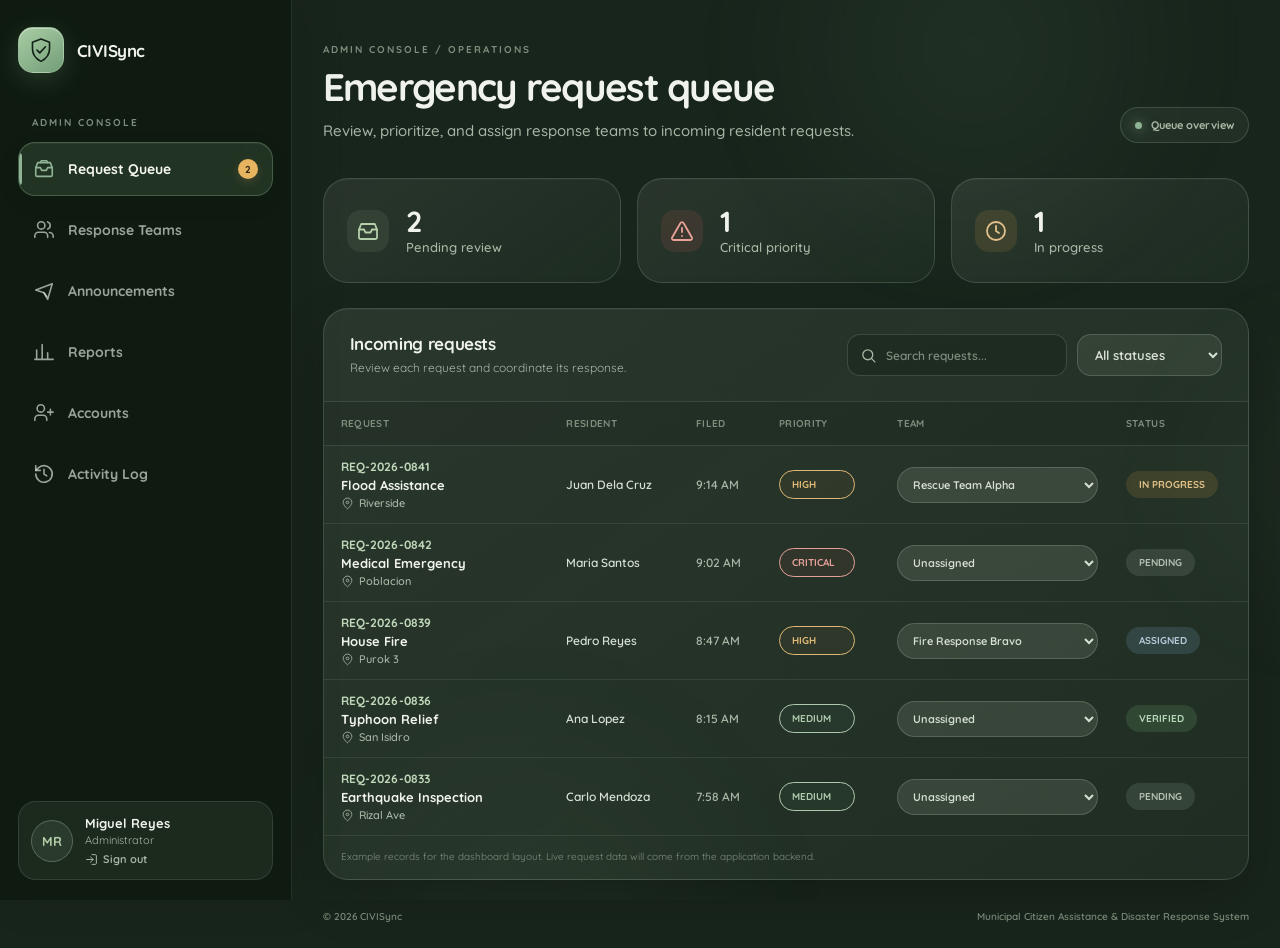
==== commit 895fa377: "Add LGU Assist frontend for GitHub Pages" ====
--- a/docs/admin.html
+++ b/docs/admin.html
@@ -14,11 +14,11 @@
     <link href="https://fonts.googleapis.com/css2?family=Quicksand:wght@300..700&display=swap" rel="stylesheet">
 
     <!-- Site icon -->
-    <link rel="icon" type="image/png" sizes="32x32" href="/images/favicon.png">
-    <link rel="apple-touch-icon" href="/images/favicon.png">
+    <link rel="icon" type="image/png" sizes="32x32" href="images/favicon.png">
+    <link rel="apple-touch-icon" href="images/favicon.png">
 
     <!-- Administrator dashboard stylesheet -->
-    <link rel="stylesheet" href="/css/admin.css">
+    <link rel="stylesheet" href="css/admin.css">
 </head>
 <body class="admin-page">
     <div class="admin-background" aria-hidden="true">
@@ -85,7 +85,7 @@
                 <div class="admin-profile__details">
                     <strong id="adminDisplayName">Miguel Reyes</strong>
                     <span>Administrator</span>
-                    <a href="/login.html" class="admin-profile__signout">
+                    <a href="login.html" class="admin-profile__signout">
                         <svg viewBox="0 0 24 24" aria-hidden="true"><path d="M10 17l5-5-5-5M15 12H3M13 3h6a2 2 0 0 1 2 2v14a2 2 0 0 1-2 2h-6"/></svg>
                         Sign out
                     </a>
@@ -478,7 +478,7 @@
     </dialog>
 
     <!-- Shared dashboard interactions will be added in admin.js. -->
-    <script src="/js/admin.js" defer></script>
+    <script src="js/admin.js" defer></script>
     <script>
         // Basic section navigation keeps the six requested modules in one admin page.
         document.addEventListener("DOMContentLoaded", () => {
--- a/docs/css/admin.css
+++ b/docs/css/admin.css
@@ -0,0 +1,1852 @@
+/* =========================================================
+   LGU ASSIST — ADMINISTRATOR CONSOLE
+   Deep Forest Sage Green · Glassmorphism · Quicksand
+   Matches admin.html
+========================================================= */
+
+/* ------------------------------
+   1. DESIGN TOKENS / RESET
+------------------------------ */
+:root {
+    --admin-bg: #18251C;
+    --admin-bg-deep: #111B14;
+    --admin-sidebar: rgba(15, 27, 18, 0.94);
+    --admin-surface: rgba(211, 228, 202, 0.075);
+    --admin-surface-hover: rgba(211, 228, 202, 0.115);
+    --admin-surface-strong: rgba(211, 228, 202, 0.13);
+    --admin-border: rgba(218, 232, 211, 0.16);
+    --admin-border-strong: rgba(218, 232, 211, 0.25);
+
+    --admin-sage: #8FB394;
+    --admin-sage-light: #B4CEAA;
+    --admin-sage-pale: #DCE8D6;
+    --admin-sage-dark: #668B6B;
+
+    --admin-text: #F0F3EB;
+    --admin-text-soft: #D7E0D3;
+    --admin-muted: #AAB7A6;
+    --admin-muted-dark: #7F8D7D;
+
+    --admin-red: #E39B91;
+    --admin-red-bg: rgba(190, 91, 80, 0.15);
+    --admin-amber: #D9B77B;
+    --admin-amber-bg: rgba(187, 143, 69, 0.16);
+    --admin-blue: #A9C1CF;
+    --admin-blue-bg: rgba(103, 142, 164, 0.18);
+    --admin-green: #A8D0AE;
+    --admin-green-bg: rgba(91, 151, 99, 0.20);
+
+    --admin-radius-sm: 12px;
+    --admin-radius-md: 18px;
+    --admin-radius-lg: 25px;
+    --admin-shadow: 0 18px 50px rgba(0, 0, 0, 0.20);
+    --admin-content-width: 1600px;
+    --admin-sidebar-width: 292px;
+}
+
+*,
+*::before,
+*::after {
+    box-sizing: border-box;
+}
+
+html {
+    min-height: 100%;
+    scroll-behavior: smooth;
+    color-scheme: dark;
+}
+
+body.admin-page {
+    min-width: 320px;
+    min-height: 100vh;
+    margin: 0;
+    overflow-x: hidden;
+    background: var(--admin-bg);
+    color: var(--admin-text);
+    font-family: "Quicksand", sans-serif;
+    font-optical-sizing: auto;
+    -webkit-font-smoothing: antialiased;
+    text-rendering: optimizeLegibility;
+}
+
+button,
+input,
+select,
+textarea {
+    font: inherit;
+}
+
+button,
+a,
+select {
+    -webkit-tap-highlight-color: transparent;
+}
+
+button {
+    color: inherit;
+}
+
+a {
+    color: inherit;
+    text-decoration: none;
+}
+
+button:focus-visible,
+a:focus-visible,
+input:focus-visible,
+select:focus-visible,
+textarea:focus-visible {
+    outline: 2px solid var(--admin-sage-light);
+    outline-offset: 3px;
+}
+
+::selection {
+    color: #101B13;
+    background: rgba(180, 206, 170, 0.72);
+}
+
+[hidden] {
+    display: none !important;
+}
+
+/* ------------------------------
+   2. AMBIENT BACKGROUND
+------------------------------ */
+.admin-background {
+    position: fixed;
+    z-index: 0;
+    inset: 0;
+    overflow: hidden;
+    pointer-events: none;
+    background: var(--admin-bg);
+}
+
+.admin-background__grid {
+    position: absolute;
+    inset: 0;
+    opacity: 0.42;
+    background-image:
+        linear-gradient(rgba(220, 232, 214, 0.025) 1px, transparent 1px),
+        linear-gradient(90deg, rgba(220, 232, 214, 0.025) 1px, transparent 1px);
+    background-size: 56px 56px;
+    mask-image: linear-gradient(to bottom, #000 0%, rgba(0, 0, 0, 0.7) 60%, transparent 100%);
+}
+
+.admin-background__orb {
+    position: absolute;
+    width: clamp(260px, 34vw, 560px);
+    aspect-ratio: 1;
+    border-radius: 50%;
+    filter: blur(75px);
+    opacity: 0.26;
+    will-change: transform;
+    animation: admin-orb-float 12s ease-in-out infinite;
+}
+
+.admin-background__orb--one {
+    top: -19%;
+    right: 7%;
+    background: radial-gradient(circle, rgba(139, 183, 137, 0.48), transparent 68%);
+}
+
+.admin-background__orb--two {
+    bottom: -35%;
+    left: 20%;
+    width: clamp(320px, 42vw, 680px);
+    opacity: 0.22;
+    animation-delay: -4s;
+    animation-duration: 15s;
+    background: radial-gradient(circle, rgba(101, 145, 103, 0.48), transparent 68%);
+}
+
+.admin-background__orb--three {
+    top: 34%;
+    right: -17%;
+    width: clamp(220px, 27vw, 430px);
+    opacity: 0.18;
+    animation-delay: -7s;
+    animation-duration: 17s;
+    background: radial-gradient(circle, rgba(184, 207, 160, 0.36), transparent 70%);
+}
+
+@keyframes admin-orb-float {
+    0%, 100% { transform: translate3d(0, 0, 0) scale(1); }
+    50% { transform: translate3d(0, -28px, 0) scale(1.045); }
+}
+
+/* ------------------------------
+   3. MAIN APP SHELL
+------------------------------ */
+.admin-shell {
+    position: relative;
+    z-index: 1;
+    display: flex;
+    min-height: 100vh;
+    width: 100%;
+}
+
+.admin-sidebar {
+    position: fixed;
+    z-index: 30;
+    inset: 0 auto 0 0;
+    display: flex;
+    flex-direction: column;
+    width: var(--admin-sidebar-width);
+    min-height: 100vh;
+    padding: 26px 18px 20px;
+    overflow-y: auto;
+    background: var(--admin-sidebar);
+    border-right: 1px solid rgba(220, 232, 214, 0.11);
+    box-shadow: 12px 0 40px rgba(0, 0, 0, 0.10);
+    backdrop-filter: blur(26px);
+    -webkit-backdrop-filter: blur(26px);
+}
+
+.admin-brand {
+    display: inline-flex;
+    align-items: center;
+    gap: 13px;
+    width: fit-content;
+    min-height: 48px;
+    margin: 0 0 42px;
+}
+
+.admin-brand__icon {
+    display: grid;
+    flex: 0 0 46px;
+    place-items: center;
+    width: 46px;
+    height: 46px;
+    color: #132219;
+    border: 1px solid rgba(229, 240, 221, 0.22);
+    border-radius: 15px;
+    background: linear-gradient(145deg, #A9CDA5, #739E78);
+    box-shadow: 0 7px 24px rgba(133, 179, 136, 0.20), inset 0 1px 0 rgba(255, 255, 255, 0.35);
+}
+
+.admin-brand__icon svg {
+    width: 26px;
+    height: 26px;
+    fill: none;
+    stroke: currentColor;
+    stroke-width: 2.7;
+    stroke-linecap: round;
+    stroke-linejoin: round;
+}
+
+.admin-brand__name {
+    color: var(--admin-text);
+    font-size: 17px;
+    font-weight: 750;
+    letter-spacing: -0.55px;
+}
+
+.admin-sidebar__label {
+    margin: 0 0 13px 14px;
+    color: var(--admin-muted-dark);
+    font-size: 10px;
+    font-weight: 800;
+    letter-spacing: 2px;
+}
+
+.admin-nav {
+    display: flex;
+    flex-direction: column;
+    gap: 7px;
+}
+
+.admin-nav__item {
+    position: relative;
+    display: flex;
+    align-items: center;
+    gap: 13px;
+    width: 100%;
+    min-height: 54px;
+    padding: 0 14px;
+    overflow: hidden;
+    text-align: left;
+    color: rgba(221, 229, 216, 0.68);
+    border: 1px solid transparent;
+    border-radius: 17px;
+    background: transparent;
+    font-size: 14px;
+    font-weight: 700;
+    cursor: pointer;
+    transition: color 0.25s ease, background 0.25s ease, border-color 0.25s ease, transform 0.25s ease, box-shadow 0.25s ease;
+}
+
+.admin-nav__item::before {
+    position: absolute;
+    top: 10px;
+    bottom: 10px;
+    left: 0;
+    width: 3px;
+    content: "";
+    border-radius: 0 4px 4px 0;
+    background: var(--admin-sage);
+    opacity: 0;
+    transform: scaleY(0.55);
+    transition: opacity 0.25s ease, transform 0.25s ease;
+}
+
+.admin-nav__item:hover {
+    color: var(--admin-text);
+    border-color: rgba(190, 218, 182, 0.12);
+    background: rgba(207, 225, 199, 0.07);
+    transform: translateX(2px);
+}
+
+.admin-nav__item.is-active {
+    color: #F5F7F0;
+    border-color: rgba(169, 207, 164, 0.28);
+    background: rgba(117, 158, 119, 0.18);
+    box-shadow: inset 0 1px 0 rgba(255, 255, 255, 0.045), 0 7px 22px rgba(0, 0, 0, 0.08);
+}
+
+.admin-nav__item.is-active::before {
+    opacity: 1;
+    transform: scaleY(1);
+}
+
+.admin-nav__item svg {
+    flex: 0 0 22px;
+    width: 22px;
+    height: 22px;
+    fill: none;
+    stroke: currentColor;
+    stroke-width: 1.75;
+    stroke-linecap: round;
+    stroke-linejoin: round;
+}
+
+.admin-nav__item.is-active svg {
+    color: var(--admin-sage);
+}
+
+.admin-nav__count {
+    display: inline-grid;
+    place-items: center;
+    min-width: 20px;
+    height: 20px;
+    margin-left: auto;
+    padding: 0 6px;
+    color: #2A2112;
+    border-radius: 999px;
+    background: #E7B45F;
+    font-size: 10px;
+    font-weight: 800;
+    box-shadow: 0 3px 10px rgba(231, 180, 95, 0.18);
+}
+
+.admin-sidebar__spacer {
+    flex: 1 1 auto;
+    min-height: 38px;
+}
+
+.admin-profile {
+    display: flex;
+    align-items: center;
+    gap: 12px;
+    padding: 13px 12px;
+    border: 1px solid rgba(218, 232, 211, 0.12);
+    border-radius: 18px;
+    background: rgba(213, 229, 204, 0.065);
+}
+
+.admin-profile__avatar {
+    display: grid;
+    flex: 0 0 42px;
+    place-items: center;
+    width: 42px;
+    height: 42px;
+    color: var(--admin-sage-light);
+    border: 1px solid rgba(190, 218, 182, 0.30);
+    border-radius: 50%;
+    background: rgba(143, 179, 148, 0.13);
+    font-size: 13px;
+    font-weight: 800;
+}
+
+.admin-profile__details {
+    display: flex;
+    min-width: 0;
+    flex-direction: column;
+    gap: 2px;
+}
+
+.admin-profile__details strong {
+    overflow: hidden;
+    color: var(--admin-text);
+    font-size: 13px;
+    font-weight: 750;
+    text-overflow: ellipsis;
+    white-space: nowrap;
+}
+
+.admin-profile__details > span {
+    color: var(--admin-muted);
+    font-size: 11px;
+}
+
+.admin-profile__signout {
+    display: inline-flex;
+    align-items: center;
+    gap: 5px;
+    width: fit-content;
+    margin-top: 3px;
+    color: var(--admin-muted);
+    font-size: 11px;
+    font-weight: 650;
+    transition: color 0.2s ease;
+}
+
+.admin-profile__signout:hover {
+    color: var(--admin-sage-light);
+}
+
+.admin-profile__signout svg {
+    width: 13px;
+    height: 13px;
+    fill: none;
+    stroke: currentColor;
+    stroke-width: 1.8;
+    stroke-linecap: round;
+    stroke-linejoin: round;
+}
+
+/* ------------------------------
+   4. MAIN CONTENT / MOBILE BAR
+------------------------------ */
+.admin-main {
+    position: relative;
+    display: flex;
+    flex: 1 1 auto;
+    flex-direction: column;
+    width: calc(100% - var(--admin-sidebar-width));
+    min-width: 0;
+    min-height: 100vh;
+    margin-left: var(--admin-sidebar-width);
+    padding: 43px clamp(24px, 2.4vw, 46px) 22px;
+}
+
+.admin-mobile-bar {
+    display: none;
+}
+
+.admin-mobile-menu {
+    display: grid;
+    place-items: center;
+    width: 44px;
+    height: 44px;
+    padding: 0;
+    color: var(--admin-text);
+    border: 1px solid var(--admin-border);
+    border-radius: 13px;
+    background: var(--admin-surface);
+    cursor: pointer;
+}
+
+.admin-mobile-menu svg {
+    width: 22px;
+    height: 22px;
+    fill: none;
+    stroke: currentColor;
+    stroke-width: 1.8;
+    stroke-linecap: round;
+}
+
+/* ------------------------------
+   5. VIEW / PAGE HEADINGS
+------------------------------ */
+.admin-view {
+    display: none;
+    width: min(100%, var(--admin-content-width));
+    margin: 0 auto;
+}
+
+.admin-view.is-active {
+    display: block;
+    animation: admin-view-enter 0.42s ease both;
+}
+
+@keyframes admin-view-enter {
+    from { opacity: 0; transform: translateY(10px); }
+    to { opacity: 1; transform: translateY(0); }
+}
+
+.admin-page-heading {
+    display: flex;
+    align-items: flex-end;
+    justify-content: space-between;
+    gap: 24px;
+    margin: 0 0 35px;
+}
+
+.admin-page-heading__actions {
+    display: flex;
+    align-items: center;
+    justify-content: flex-end;
+    gap: 12px;
+    flex-wrap: wrap;
+}
+
+.admin-eyebrow {
+    margin: 0 0 10px;
+    color: var(--admin-muted-dark);
+    font-size: 10px;
+    font-weight: 800;
+    letter-spacing: 2px;
+}
+
+.admin-page-heading h1 {
+    margin: 0;
+    color: var(--admin-text);
+    font-size: clamp(30px, 3vw, 43px);
+    font-weight: 750;
+    line-height: 1.12;
+    letter-spacing: -1.7px;
+}
+
+.admin-page-heading > div:first-child > p:last-child {
+    max-width: 790px;
+    margin: 10px 0 0;
+    color: var(--admin-muted);
+    font-size: 15px;
+    font-weight: 500;
+    line-height: 1.6;
+}
+
+.admin-live-indicator {
+    display: inline-flex;
+    align-items: center;
+    gap: 9px;
+    padding: 10px 14px;
+    color: var(--admin-muted);
+    border: 1px solid var(--admin-border);
+    border-radius: 999px;
+    background: rgba(211, 228, 202, 0.055);
+    font-size: 11px;
+    font-weight: 700;
+    white-space: nowrap;
+}
+
+.admin-live-indicator > span {
+    width: 7px;
+    height: 7px;
+    border-radius: 50%;
+    background: var(--admin-sage);
+    box-shadow: 0 0 12px rgba(143, 179, 148, 0.75);
+}
+
+/* ------------------------------
+   6. STAT CARDS
+------------------------------ */
+.admin-stat-grid {
+    display: grid;
+    gap: 16px;
+    margin-bottom: 25px;
+}
+
+.admin-stat-grid--three {
+    grid-template-columns: repeat(3, minmax(0, 1fr));
+}
+
+.admin-stat-grid--four {
+    grid-template-columns: repeat(4, minmax(0, 1fr));
+}
+
+.admin-stat-card {
+    display: flex;
+    align-items: center;
+    gap: 17px;
+    min-width: 0;
+    min-height: 105px;
+    padding: 21px 23px;
+    border: 1px solid var(--admin-border);
+    border-radius: 25px;
+    background: linear-gradient(145deg, rgba(220, 232, 214, 0.085), rgba(165, 193, 156, 0.045));
+    box-shadow: inset 0 1px 0 rgba(255, 255, 255, 0.035);
+    backdrop-filter: blur(18px);
+    -webkit-backdrop-filter: blur(18px);
+    transition: transform 0.28s ease, border-color 0.28s ease, background 0.28s ease, box-shadow 0.28s ease;
+    animation: admin-card-in 0.55s ease both;
+}
+
+.admin-stat-card:nth-child(2) { animation-delay: 0.07s; }
+.admin-stat-card:nth-child(3) { animation-delay: 0.14s; }
+.admin-stat-card:nth-child(4) { animation-delay: 0.21s; }
+
+.admin-stat-card:hover {
+    transform: translateY(-4px);
+    border-color: rgba(180, 206, 170, 0.30);
+    background: linear-gradient(145deg, rgba(220, 232, 214, 0.12), rgba(165, 193, 156, 0.065));
+    box-shadow: 0 12px 30px rgba(0, 0, 0, 0.13), 0 0 22px rgba(143, 179, 148, 0.07);
+}
+
+.admin-stat-card__icon {
+    display: grid;
+    flex: 0 0 42px;
+    place-items: center;
+    width: 42px;
+    height: 42px;
+    border-radius: 14px;
+    background: rgba(180, 206, 170, 0.09);
+}
+
+.admin-stat-card__icon svg {
+    width: 24px;
+    height: 24px;
+    fill: none;
+    stroke: currentColor;
+    stroke-width: 1.8;
+    stroke-linecap: round;
+    stroke-linejoin: round;
+}
+
+.admin-stat-card__icon--sage { color: var(--admin-sage-light); }
+.admin-stat-card__icon--red { color: #E8A29A; background: var(--admin-red-bg); }
+.admin-stat-card__icon--amber { color: #E1C18C; background: var(--admin-amber-bg); }
+
+.admin-stat-card > div {
+    display: flex;
+    min-width: 0;
+    flex-direction: column;
+    gap: 2px;
+}
+
+.admin-stat-card__value {
+    color: var(--admin-text);
+    font-size: 29px;
+    font-weight: 800;
+    line-height: 1.08;
+    letter-spacing: -0.9px;
+}
+
+.admin-stat-card > div > span,
+.admin-stat-card--large > span {
+    color: var(--admin-muted);
+    font-size: 13px;
+    font-weight: 550;
+}
+
+.admin-stat-card--large {
+    display: flex;
+    min-height: 128px;
+    flex-direction: column;
+    align-items: flex-start;
+    justify-content: center;
+    gap: 8px;
+    padding: 24px 26px;
+}
+
+.admin-stat-card--large .admin-stat-card__value {
+    color: var(--admin-sage-light);
+    font-size: clamp(27px, 2.3vw, 37px);
+}
+
+@keyframes admin-card-in {
+    from { opacity: 0; transform: translateY(12px); }
+    to { opacity: 1; transform: translateY(0); }
+}
+
+/* ------------------------------
+   7. GLASS PANELS / TOOLBARS
+------------------------------ */
+.admin-panel,
+.admin-team-card,
+.admin-announcement-card {
+    border: 1px solid var(--admin-border);
+    border-radius: var(--admin-radius-lg);
+    background: linear-gradient(145deg, rgba(217, 231, 210, 0.095), rgba(168, 194, 160, 0.055));
+    box-shadow: inset 0 1px 0 rgba(255, 255, 255, 0.035), var(--admin-shadow);
+    backdrop-filter: blur(22px);
+    -webkit-backdrop-filter: blur(22px);
+}
+
+.admin-panel {
+    min-width: 0;
+    padding: 25px;
+}
+
+.admin-table-panel {
+    padding: 0;
+    overflow: hidden;
+}
+
+.admin-panel__toolbar,
+.admin-panel__heading {
+    display: flex;
+    align-items: center;
+    justify-content: space-between;
+    gap: 18px;
+    padding: 24px 26px;
+}
+
+.admin-panel__toolbar h2,
+.admin-panel__heading h2 {
+    margin: 0;
+    color: var(--admin-text);
+    font-size: 17px;
+    font-weight: 750;
+    letter-spacing: -0.35px;
+}
+
+.admin-panel__toolbar p,
+.admin-panel__heading p {
+    margin: 5px 0 0;
+    color: var(--admin-muted);
+    font-size: 12px;
+    line-height: 1.5;
+}
+
+.admin-panel__heading {
+    padding-bottom: 18px;
+}
+
+.admin-toolbar-controls {
+    display: flex;
+    align-items: center;
+    justify-content: flex-end;
+    gap: 10px;
+    flex-wrap: wrap;
+}
+
+/* ------------------------------
+   8. SEARCH / SELECT / FORM FIELDS
+------------------------------ */
+.admin-search {
+    display: flex;
+    align-items: center;
+    gap: 9px;
+    min-width: 220px;
+    min-height: 42px;
+    padding: 0 12px;
+    border: 1px solid rgba(218, 232, 211, 0.16);
+    border-radius: 13px;
+    background: rgba(12, 24, 15, 0.25);
+    transition: border-color 0.25s ease, background 0.25s ease, box-shadow 0.25s ease;
+}
+
+.admin-search:focus-within {
+    border-color: rgba(180, 206, 170, 0.58);
+    background: rgba(12, 24, 15, 0.38);
+    box-shadow: 0 0 0 3px rgba(143, 179, 148, 0.09);
+}
+
+.admin-search svg {
+    flex: 0 0 17px;
+    width: 17px;
+    height: 17px;
+    fill: none;
+    stroke: var(--admin-muted);
+    stroke-width: 1.8;
+    stroke-linecap: round;
+}
+
+.admin-search input {
+    width: 100%;
+    min-width: 0;
+    padding: 10px 0;
+    color: var(--admin-text);
+    border: 0;
+    outline: 0;
+    background: transparent;
+    font-size: 12px;
+    font-weight: 600;
+}
+
+.admin-search input::placeholder,
+.admin-form input::placeholder,
+.admin-form textarea::placeholder {
+    color: var(--admin-muted-dark);
+    opacity: 1;
+}
+
+.admin-select,
+.admin-form input,
+.admin-form textarea {
+    width: 100%;
+    min-width: 0;
+    color: var(--admin-text-soft);
+    border: 1px solid rgba(218, 232, 211, 0.19);
+    border-radius: 14px;
+    outline: none;
+    background-color: rgba(210, 226, 202, 0.09);
+    font-size: 13px;
+    font-weight: 650;
+    transition: border-color 0.25s ease, background 0.25s ease, box-shadow 0.25s ease;
+}
+
+.admin-select {
+    min-height: 42px;
+    padding: 0 35px 0 13px;
+    cursor: pointer;
+}
+
+.admin-select option {
+    color: #EAF0E5;
+    background: #243629;
+}
+
+.admin-select:hover,
+.admin-form input:hover,
+.admin-form textarea:hover {
+    border-color: rgba(180, 206, 170, 0.36);
+}
+
+.admin-select:focus,
+.admin-form input:focus,
+.admin-form textarea:focus {
+    border-color: var(--admin-sage);
+    background-color: rgba(210, 226, 202, 0.12);
+    box-shadow: 0 0 0 3px rgba(143, 179, 148, 0.10);
+}
+
+.admin-select--filter {
+    width: auto;
+    min-width: 145px;
+}
+
+.admin-select--team {
+    min-width: 155px;
+    min-height: 36px;
+    padding: 0 29px 0 11px;
+    border-radius: 999px;
+    background-color: rgba(216, 229, 207, 0.12);
+    font-size: 11px;
+}
+
+.admin-form {
+    display: flex;
+    flex-direction: column;
+    gap: 18px;
+    padding: 0 26px 26px;
+}
+
+.admin-form label {
+    display: flex;
+    min-width: 0;
+    flex-direction: column;
+    gap: 8px;
+    color: var(--admin-text-soft);
+    font-size: 12px;
+    font-weight: 750;
+}
+
+.admin-form input {
+    min-height: 48px;
+    padding: 0 14px;
+}
+
+.admin-form textarea {
+    min-height: 150px;
+    padding: 14px;
+    resize: vertical;
+    line-height: 1.6;
+}
+
+.admin-form__grid {
+    display: grid;
+    grid-template-columns: repeat(2, minmax(0, 1fr));
+    gap: 16px;
+}
+
+.admin-form__actions {
+    display: flex;
+    align-items: center;
+    justify-content: flex-start;
+    gap: 12px;
+    flex-wrap: wrap;
+}
+
+.admin-form__note {
+    margin: -5px 0 0;
+    color: var(--admin-muted-dark);
+    font-size: 11px;
+    line-height: 1.55;
+}
+
+/* ------------------------------
+   9. BUTTONS
+------------------------------ */
+.admin-button {
+    display: inline-flex;
+    align-items: center;
+    justify-content: center;
+    gap: 9px;
+    min-height: 43px;
+    padding: 0 19px;
+    border: 1px solid transparent;
+    border-radius: 999px;
+    font-size: 12px;
+    font-weight: 800;
+    cursor: pointer;
+    transition: transform 0.22s ease, box-shadow 0.22s ease, color 0.22s ease, background 0.22s ease, border-color 0.22s ease;
+}
+
+.admin-button:hover {
+    transform: translateY(-2px);
+}
+
+.admin-button:active {
+    transform: translateY(0) scale(0.985);
+}
+
+.admin-button--primary {
+    color: #15251A;
+    border-color: rgba(223, 239, 213, 0.24);
+    background: linear-gradient(110deg, #A8CBA2, #7FA983);
+    box-shadow: 0 8px 24px rgba(119, 167, 121, 0.20);
+}
+
+.admin-button--primary:hover {
+    background: linear-gradient(110deg, #B9D8B1, #8DB993);
+    box-shadow: 0 11px 30px rgba(119, 167, 121, 0.30);
+}
+
+.admin-button--secondary {
+    color: var(--admin-text);
+    border-color: rgba(218, 232, 211, 0.22);
+    background: rgba(217, 231, 210, 0.075);
+}
+
+.admin-button--secondary:hover {
+    border-color: rgba(180, 206, 170, 0.42);
+    background: rgba(180, 206, 170, 0.13);
+    box-shadow: 0 0 20px rgba(143, 179, 148, 0.09);
+}
+
+.admin-button--sage-outline {
+    color: var(--admin-sage-light);
+    border-color: rgba(143, 179, 148, 0.48);
+    background: rgba(143, 179, 148, 0.07);
+}
+
+.admin-button--sage-outline:hover {
+    background: rgba(143, 179, 148, 0.16);
+    box-shadow: 0 0 18px rgba(143, 179, 148, 0.10);
+}
+
+.admin-button--danger-outline {
+    color: #E7A49D;
+    border-color: rgba(222, 131, 119, 0.53);
+    background: rgba(175, 74, 67, 0.07);
+}
+
+.admin-button--danger-outline:hover {
+    color: #FFD4CE;
+    border-color: rgba(231, 150, 139, 0.75);
+    background: rgba(175, 74, 67, 0.17);
+    box-shadow: 0 0 18px rgba(210, 105, 94, 0.10);
+}
+
+.admin-button--wide {
+    width: 100%;
+}
+
+.admin-icon-button {
+    display: grid;
+    place-items: center;
+    width: 37px;
+    height: 37px;
+    color: var(--admin-muted);
+    border: 1px solid var(--admin-border);
+    border-radius: 11px;
+    background: rgba(220, 232, 214, 0.06);
+    font-size: 22px;
+    line-height: 1;
+    cursor: pointer;
+    transition: color 0.2s ease, background 0.2s ease, border-color 0.2s ease;
+}
+
+.admin-icon-button:hover {
+    color: var(--admin-text);
+    border-color: var(--admin-border-strong);
+    background: var(--admin-surface-hover);
+}
+
+/* ------------------------------
+   10. TABLES / QUEUE / ACCOUNTS / LOG
+------------------------------ */
+.admin-table-wrap {
+    width: 100%;
+    overflow-x: auto;
+    border-top: 1px solid rgba(218, 232, 211, 0.11);
+    scrollbar-color: rgba(143, 179, 148, 0.35) transparent;
+    scrollbar-width: thin;
+}
+
+.admin-table {
+    width: 100%;
+    min-width: 850px;
+    border-collapse: separate;
+    border-spacing: 0;
+    text-align: left;
+}
+
+.admin-table thead th {
+    padding: 15px 14px;
+    color: var(--admin-muted-dark);
+    border-bottom: 1px solid rgba(218, 232, 211, 0.13);
+    background: rgba(9, 20, 12, 0.13);
+    font-size: 10px;
+    font-weight: 850;
+    letter-spacing: 0.35px;
+    text-transform: uppercase;
+    white-space: nowrap;
+}
+
+.admin-table thead th:first-child,
+.admin-table tbody td:first-child {
+    padding-left: 17px;
+}
+
+.admin-table tbody td {
+    padding: 13px 14px;
+    color: var(--admin-text-soft);
+    border-bottom: 1px solid rgba(218, 232, 211, 0.095);
+    font-size: 12px;
+    font-weight: 600;
+    vertical-align: middle;
+}
+
+.admin-table tbody tr {
+    transition: background 0.2s ease;
+}
+
+.admin-table tbody tr:hover {
+    background: rgba(205, 225, 196, 0.055);
+}
+
+.admin-table tbody tr:last-child td {
+    border-bottom: 0;
+}
+
+.admin-table .muted-cell {
+    color: var(--admin-muted);
+    white-space: nowrap;
+}
+
+.admin-table .align-right {
+    text-align: right;
+}
+
+.request-cell {
+    display: flex;
+    min-width: 170px;
+    flex-direction: column;
+    gap: 3px;
+}
+
+.request-cell strong {
+    color: #BFD7B9;
+    font-size: 12px;
+    font-weight: 800;
+    letter-spacing: 0.1px;
+}
+
+.request-cell b {
+    color: var(--admin-text);
+    font-size: 13px;
+    font-weight: 750;
+}
+
+.request-cell > span {
+    display: inline-flex;
+    align-items: center;
+    gap: 5px;
+    color: var(--admin-muted);
+    font-size: 11px;
+    font-weight: 550;
+}
+
+.request-cell svg {
+    width: 13px;
+    height: 13px;
+    fill: none;
+    stroke: currentColor;
+    stroke-width: 1.6;
+}
+
+.admin-table-note {
+    margin: 0;
+    padding: 13px 17px 15px;
+    color: var(--admin-muted-dark);
+    border-top: 1px solid rgba(218, 232, 211, 0.09);
+    font-size: 10px;
+    line-height: 1.5;
+}
+
+.account-cell {
+    display: flex;
+    flex-direction: column;
+    gap: 3px;
+}
+
+.account-cell strong {
+    color: var(--admin-text);
+    font-size: 12px;
+    font-weight: 800;
+}
+
+.account-cell span {
+    color: var(--admin-muted);
+    font-size: 11px;
+}
+
+.admin-table--accounts {
+    min-width: 760px;
+}
+
+/* ------------------------------
+   11. STATUS / PRIORITY BADGES
+------------------------------ */
+.status-pill,
+.priority-pill,
+.category-pill {
+    display: inline-flex;
+    align-items: center;
+    justify-content: center;
+    min-height: 27px;
+    padding: 0 12px;
+    border: 1px solid transparent;
+    border-radius: 999px;
+    font-size: 10px;
+    font-weight: 850;
+    line-height: 1;
+    text-transform: uppercase;
+    white-space: nowrap;
+}
+
+.status-pill--pending {
+    color: #B5C0B2;
+    background: rgba(151, 165, 148, 0.18);
+}
+
+.status-pill--progress,
+.status-pill--deployed {
+    color: #E2C18A;
+    background: rgba(171, 133, 62, 0.20);
+}
+
+.status-pill--assigned {
+    color: #B7CADA;
+    background: rgba(104, 143, 165, 0.23);
+}
+
+.status-pill--verified,
+.status-pill--active,
+.status-pill--available {
+    color: #B8D9B9;
+    background: rgba(94, 151, 102, 0.23);
+}
+
+.status-pill--suspended {
+    color: #C4CBC0;
+    background: rgba(126, 139, 122, 0.22);
+}
+
+.priority-pill {
+    min-width: 76px;
+    min-height: 29px;
+    justify-content: flex-start;
+    padding: 0 12px;
+    border-color: currentColor;
+    background: rgba(0, 0, 0, 0.06);
+}
+
+.priority-pill--critical {
+    color: #E8A19A;
+    background: rgba(190, 91, 80, 0.08);
+}
+
+.priority-pill--high {
+    color: #E0B976;
+    background: rgba(187, 143, 69, 0.07);
+}
+
+.priority-pill--medium {
+    color: #AFC9AD;
+    background: rgba(105, 155, 108, 0.07);
+}
+
+.category-pill {
+    min-height: 28px;
+    border-color: rgba(218, 232, 211, 0.22);
+    color: var(--admin-sage-light);
+    background: rgba(143, 179, 148, 0.11);
+}
+
+.category-pill--warning {
+    color: #E5C38D;
+    border-color: rgba(217, 183, 123, 0.40);
+    background: rgba(187, 143, 69, 0.13);
+}
+
+.category-pill--notice {
+    color: #BBD0BC;
+    border-color: rgba(143, 179, 148, 0.35);
+    background: rgba(143, 179, 148, 0.11);
+}
+
+/* ------------------------------
+   12. RESPONSE TEAM CARDS
+------------------------------ */
+.admin-team-grid {
+    display: grid;
+    grid-template-columns: repeat(3, minmax(0, 1fr));
+    gap: 18px;
+}
+
+.admin-team-card {
+    display: flex;
+    min-width: 0;
+    flex-direction: column;
+    min-height: 270px;
+    padding: 25px 26px 22px;
+    transition: transform 0.28s ease, border-color 0.28s ease, background 0.28s ease, box-shadow 0.28s ease;
+}
+
+.admin-team-card:hover {
+    transform: translateY(-5px);
+    border-color: rgba(180, 206, 170, 0.29);
+    background: linear-gradient(145deg, rgba(217, 231, 210, 0.12), rgba(168, 194, 160, 0.075));
+    box-shadow: 0 20px 45px rgba(0, 0, 0, 0.20), 0 0 25px rgba(143, 179, 148, 0.07);
+}
+
+.admin-team-card--deployed {
+    border-color: rgba(191, 151, 79, 0.39);
+    background: linear-gradient(145deg, rgba(158, 129, 69, 0.14), rgba(168, 194, 160, 0.06));
+}
+
+.admin-team-card--deployed:hover {
+    border-color: rgba(217, 183, 123, 0.58);
+}
+
+.admin-team-card__heading {
+    display: flex;
+    align-items: flex-start;
+    justify-content: space-between;
+    gap: 12px;
+    padding-bottom: 19px;
+    border-bottom: 1px solid rgba(218, 232, 211, 0.12);
+}
+
+.admin-team-card__heading h2 {
+    margin: 0;
+    color: var(--admin-text);
+    font-size: 17px;
+    font-weight: 800;
+    letter-spacing: -0.35px;
+}
+
+.admin-team-card__heading p {
+    margin: 5px 0 0;
+    color: var(--admin-muted);
+    font-size: 12px;
+    font-weight: 550;
+}
+
+.admin-team-card__details {
+    display: flex;
+    flex-direction: column;
+    gap: 8px;
+    margin: 17px 0 20px;
+}
+
+.admin-team-card__details p {
+    margin: 0;
+    color: var(--admin-muted);
+    font-size: 12px;
+    font-weight: 550;
+}
+
+.admin-team-card__details strong {
+    color: var(--admin-text-soft);
+    font-weight: 800;
+}
+
+.admin-team-card .admin-button {
+    margin-top: auto;
+}
+
+.admin-team-card--add {
+    align-items: center;
+    justify-content: center;
+    min-height: 270px;
+    color: var(--admin-muted);
+    border-style: dashed;
+    border-color: rgba(218, 232, 211, 0.23);
+    background: rgba(211, 228, 202, 0.035);
+    box-shadow: none;
+    cursor: pointer;
+}
+
+.admin-team-card--add:hover {
+    color: var(--admin-sage-light);
+    border-color: rgba(180, 206, 170, 0.55);
+    background: rgba(143, 179, 148, 0.08);
+}
+
+.admin-team-card__plus {
+    display: grid;
+    place-items: center;
+    width: 50px;
+    height: 50px;
+    margin-bottom: 9px;
+    color: var(--admin-sage-light);
+    border: 1px solid var(--admin-border);
+    border-radius: 50%;
+    font-size: 29px;
+    font-weight: 400;
+    transition: transform 0.25s ease, background 0.25s ease;
+}
+
+.admin-team-card--add:hover .admin-team-card__plus {
+    transform: rotate(90deg);
+    background: rgba(143, 179, 148, 0.13);
+}
+
+.admin-team-card--add strong {
+    font-size: 13px;
+    font-weight: 750;
+}
+
+.admin-form-panel[hidden] {
+    display: none !important;
+}
+
+.admin-form-panel:not([hidden]) {
+    margin-top: 22px;
+    animation: admin-view-enter 0.35s ease both;
+}
+
+/* ------------------------------
+   13. ANNOUNCEMENTS
+------------------------------ */
+.admin-announcement-layout {
+    display: grid;
+    grid-template-columns: minmax(340px, 0.82fr) minmax(0, 1.18fr);
+    align-items: start;
+    gap: 22px;
+}
+
+.admin-announcement-layout > .admin-form-panel {
+    overflow: hidden;
+}
+
+.admin-announcements-list {
+    display: flex;
+    min-width: 0;
+    flex-direction: column;
+    gap: 13px;
+}
+
+.admin-section-heading {
+    display: flex;
+    align-items: center;
+    justify-content: space-between;
+    gap: 12px;
+    padding: 0 2px 2px;
+}
+
+.admin-section-heading h2 {
+    margin: 0;
+    color: var(--admin-muted);
+    font-size: 13px;
+    font-weight: 850;
+    letter-spacing: 2px;
+    text-transform: uppercase;
+}
+
+.admin-section-heading__count {
+    color: var(--admin-muted-dark);
+    font-size: 11px;
+    font-weight: 700;
+}
+
+.admin-announcement-card {
+    padding: 20px 21px;
+    border-radius: 20px;
+    box-shadow: none;
+    transition: transform 0.25s ease, border-color 0.25s ease, background 0.25s ease, box-shadow 0.25s ease;
+}
+
+.admin-announcement-card:hover {
+    transform: translateY(-3px);
+    border-color: rgba(180, 206, 170, 0.30);
+    background: linear-gradient(145deg, rgba(217, 231, 210, 0.13), rgba(168, 194, 160, 0.065));
+    box-shadow: 0 12px 28px rgba(0, 0, 0, 0.13);
+}
+
+.admin-announcement-card__meta {
+    display: flex;
+    align-items: center;
+    gap: 10px;
+    flex-wrap: wrap;
+    margin-bottom: 13px;
+    color: var(--admin-muted);
+    font-size: 11px;
+    font-weight: 600;
+}
+
+.admin-announcement-card h3 {
+    margin: 0 0 6px;
+    color: var(--admin-text);
+    font-size: 15px;
+    font-weight: 800;
+    line-height: 1.45;
+}
+
+.admin-announcement-card > p {
+    margin: 0;
+    color: var(--admin-muted);
+    font-size: 12px;
+    line-height: 1.65;
+}
+
+/* ------------------------------
+   14. REPORTS / CHARTS
+------------------------------ */
+.admin-reports-grid {
+    display: grid;
+    grid-template-columns: minmax(0, 1.65fr) minmax(280px, 0.9fr);
+    gap: 20px;
+}
+
+.admin-chart-panel,
+.admin-breakdown-panel {
+    min-width: 0;
+    padding: 0 24px 25px;
+}
+
+.admin-chart-panel .admin-panel__heading,
+.admin-breakdown-panel .admin-panel__heading {
+    padding: 25px 7px 20px;
+}
+
+.admin-chart-panel .admin-panel__heading h2,
+.admin-breakdown-panel .admin-panel__heading h2 {
+    color: var(--admin-muted);
+    font-size: 13px;
+    font-weight: 850;
+    letter-spacing: 1.7px;
+    text-transform: uppercase;
+}
+
+.admin-bar-chart {
+    padding: 0 8px 0 7px;
+}
+
+.admin-bar-chart__plot {
+    position: relative;
+    height: 260px;
+    border-bottom: 1px solid rgba(218, 232, 211, 0.14);
+}
+
+.admin-bar-chart__gridline {
+    position: absolute;
+    right: 0;
+    left: 0;
+    height: 1px;
+    background: rgba(218, 232, 211, 0.10);
+}
+
+.admin-bar-chart__gridline--one { top: 20%; }
+.admin-bar-chart__gridline--two { top: 40%; }
+.admin-bar-chart__gridline--three { top: 60%; }
+.admin-bar-chart__gridline--four { top: 80%; }
+
+.admin-bar-chart__bars {
+    position: absolute;
+    z-index: 1;
+    inset: 0 0 0;
+    display: grid;
+    grid-template-columns: repeat(5, minmax(0, 1fr));
+    align-items: end;
+    gap: clamp(12px, 2.2vw, 36px);
+}
+
+.admin-bar-chart__column {
+    display: flex;
+    min-width: 0;
+    height: 100%;
+    flex-direction: column;
+    align-items: center;
+    justify-content: flex-end;
+    gap: 11px;
+}
+
+.admin-bar-chart__column > span {
+    display: block;
+    width: min(100%, 112px);
+    height: var(--bar-height, 0%);
+    min-height: 4px;
+    border: 1px solid rgba(221, 238, 211, 0.20);
+    border-bottom: 0;
+    border-radius: 9px 9px 0 0;
+    background: linear-gradient(180deg, #A4CBA6, #78A47D);
+    box-shadow: 0 0 23px rgba(143, 179, 148, 0.12);
+    transform-origin: bottom;
+    transition: filter 0.25s ease, box-shadow 0.25s ease;
+}
+
+.admin-bar-chart__column:hover > span {
+    filter: brightness(1.12);
+    box-shadow: 0 0 30px rgba(143, 179, 148, 0.26);
+}
+
+.admin-bar-chart__column small {
+    max-width: 100%;
+    overflow: hidden;
+    color: var(--admin-muted);
+    font-size: 10px;
+    font-weight: 600;
+    text-overflow: ellipsis;
+    white-space: nowrap;
+}
+
+.admin-breakdown-list {
+    display: flex;
+    flex-direction: column;
+    gap: 21px;
+    padding: 9px 8px 0;
+}
+
+.admin-breakdown-item > div:first-child {
+    display: flex;
+    align-items: center;
+    justify-content: space-between;
+    gap: 12px;
+    margin-bottom: 9px;
+}
+
+.admin-breakdown-item strong {
+    color: var(--admin-text-soft);
+    font-size: 12px;
+    font-weight: 750;
+}
+
+.admin-breakdown-item > div:first-child span {
+    color: var(--admin-muted);
+    font-size: 12px;
+    font-weight: 700;
+}
+
+.admin-progress {
+    width: 100%;
+    height: 7px;
+    overflow: hidden;
+    border-radius: 999px;
+    background: rgba(220, 232, 214, 0.12);
+}
+
+.admin-progress > span {
+    display: block;
+    width: 0;
+    height: 100%;
+    border-radius: inherit;
+    background: linear-gradient(90deg, #8FB394, #C0D8B4);
+    box-shadow: 0 0 12px rgba(143, 179, 148, 0.20);
+    animation: admin-progress-in 0.9s ease both;
+}
+
+@keyframes admin-progress-in {
+    from { width: 0; }
+}
+
+/* ------------------------------
+   15. EMPTY STATE / DIALOG
+------------------------------ */
+.admin-empty-state {
+    display: flex;
+    align-items: center;
+    flex-direction: column;
+    gap: 8px;
+    padding: 32px 20px 38px;
+    text-align: center;
+}
+
+.admin-empty-state__icon {
+    display: grid;
+    place-items: center;
+    width: 48px;
+    height: 48px;
+    margin-bottom: 5px;
+    color: var(--admin-sage);
+    border: 1px solid var(--admin-border);
+    border-radius: 16px;
+    background: rgba(143, 179, 148, 0.10);
+}
+
+.admin-empty-state__icon svg {
+    width: 23px;
+    height: 23px;
+    fill: none;
+    stroke: currentColor;
+    stroke-width: 1.7;
+    stroke-linecap: round;
+    stroke-linejoin: round;
+}
+
+.admin-empty-state h3 {
+    margin: 0;
+    color: var(--admin-text);
+    font-size: 14px;
+    font-weight: 800;
+}
+
+.admin-empty-state p {
+    max-width: 430px;
+    margin: 0;
+    color: var(--admin-muted);
+    font-size: 12px;
+    line-height: 1.6;
+}
+
+.admin-dialog {
+    width: min(460px, calc(100% - 32px));
+    max-width: 460px;
+    padding: 0;
+    color: var(--admin-text);
+    border: 1px solid var(--admin-border-strong);
+    border-radius: 24px;
+    background: #213328;
+    box-shadow: 0 28px 90px rgba(0, 0, 0, 0.48);
+}
+
+.admin-dialog::backdrop {
+    background: rgba(5, 12, 7, 0.70);
+    backdrop-filter: blur(6px);
+}
+
+.admin-dialog[open] {
+    animation: admin-dialog-enter 0.22s ease both;
+}
+
+@keyframes admin-dialog-enter {
+    from { opacity: 0; transform: translateY(10px) scale(0.985); }
+    to { opacity: 1; transform: translateY(0) scale(1); }
+}
+
+.admin-dialog__content {
+    position: relative;
+    display: flex;
+    flex-direction: column;
+    gap: 12px;
+    padding: 30px;
+}
+
+.admin-dialog__content h2 {
+    margin: 0;
+    font-size: 22px;
+    font-weight: 800;
+}
+
+.admin-dialog__content > p:not(.admin-eyebrow) {
+    margin: 0;
+    color: var(--admin-muted);
+    font-size: 13px;
+    line-height: 1.65;
+}
+
+.admin-dialog__close {
+    position: absolute;
+    top: 17px;
+    right: 17px;
+    display: grid;
+    place-items: center;
+    width: 34px;
+    height: 34px;
+    color: var(--admin-muted);
+    border: 1px solid var(--admin-border);
+    border-radius: 10px;
+    background: rgba(220, 232, 214, 0.06);
+    font-size: 22px;
+    cursor: pointer;
+}
+
+.admin-dialog__actions {
+    display: flex;
+    justify-content: flex-end;
+    gap: 10px;
+    margin-top: 12px;
+}
+
+/* ------------------------------
+   16. FOOTER
+------------------------------ */
+.admin-footer {
+    display: flex;
+    align-items: center;
+    justify-content: space-between;
+    gap: 16px;
+    width: min(100%, var(--admin-content-width));
+    margin: auto auto 0;
+    padding: 30px 0 3px;
+    color: var(--admin-muted-dark);
+    font-size: 10px;
+    font-weight: 600;
+}
+
+/* ------------------------------
+   17. INTERACTION / FOCUS
+------------------------------ */
+.admin-panel,
+.admin-stat-card,
+.admin-team-card,
+.admin-announcement-card {
+    will-change: auto;
+}
+
+.admin-nav__item:focus-visible,
+.admin-button:focus-visible,
+.admin-team-card--add:focus-visible {
+    outline: 2px solid var(--admin-sage-light);
+    outline-offset: 3px;
+}
+
+/* ------------------------------
+   18. RESPONSIVE LAYOUT
+------------------------------ */
+@media (max-width: 1250px) {
+    :root { --admin-sidebar-width: 255px; }
+
+    .admin-main { padding-right: 25px; padding-left: 25px; }
+    .admin-team-grid { grid-template-columns: repeat(2, minmax(0, 1fr)); }
+    .admin-stat-grid--four { grid-template-columns: repeat(2, minmax(0, 1fr)); }
+    .admin-announcement-layout { grid-template-columns: minmax(300px, 0.9fr) minmax(0, 1.1fr); }
+}
+
+@media (max-width: 980px) {
+    :root { --admin-sidebar-width: 235px; }
+
+    .admin-page-heading { align-items: flex-start; }
+    .admin-reports-grid { grid-template-columns: 1fr; }
+    .admin-announcement-layout { grid-template-columns: 1fr; }
+    .admin-stat-grid--three { grid-template-columns: repeat(3, minmax(0, 1fr)); }
+    .admin-stat-card { padding: 18px; }
+    .admin-stat-card__value { font-size: 25px; }
+}
+
+@media (max-width: 760px) {
+    :root { --admin-sidebar-width: 280px; }
+
+    .admin-sidebar {
+        transform: translateX(-102%);
+        transition: transform 0.3s cubic-bezier(0.2, 0.7, 0.2, 1);
+        box-shadow: 18px 0 55px rgba(0, 0, 0, 0.38);
+    }
+
+    .admin-sidebar.is-open {
+        transform: translateX(0);
+    }
+
+    .admin-main {
+        width: 100%;
+        margin-left: 0;
+        padding: 15px 18px 20px;
+    }
+
+    .admin-mobile-bar {
+        position: sticky;
+        top: 0;
+        z-index: 20;
+        display: flex;
+        align-items: center;
+        justify-content: space-between;
+        gap: 15px;
+        margin: -15px -18px 25px;
+        padding: 12px 18px;
+        border-bottom: 1px solid rgba(218, 232, 211, 0.10);
+        background: rgba(18, 29, 20, 0.88);
+        backdrop-filter: blur(20px);
+        -webkit-backdrop-filter: blur(20px);
+    }
+
+    .admin-brand--mobile {
+        min-height: 42px;
+        margin: 0;
+    }
+
+    .admin-brand--mobile .admin-brand__icon {
+        width: 39px;
+        height: 39px;
+        flex-basis: 39px;
+        border-radius: 12px;
+    }
+
+    .admin-brand--mobile .admin-brand__icon svg {
+        width: 22px;
+        height: 22px;
+    }
+
+    .admin-brand--mobile .admin-brand__name { font-size: 15px; }
+
+    .admin-page-heading {
+        flex-direction: column;
+        gap: 15px;
+        margin-bottom: 24px;
+    }
+
+    .admin-page-heading h1 { font-size: clamp(27px, 7vw, 36px); }
+    .admin-page-heading > div:first-child > p:last-child { font-size: 13px; }
+    .admin-page-heading__actions { justify-content: flex-start; }
+
+    .admin-stat-grid--three { grid-template-columns: 1fr; }
+    .admin-stat-grid--four { grid-template-columns: repeat(2, minmax(0, 1fr)); }
+    .admin-stat-card { min-height: 88px; }
+    .admin-stat-card--large { min-height: 105px; }
+
+    .admin-team-grid { grid-template-columns: repeat(2, minmax(0, 1fr)); gap: 13px; }
+    .admin-team-card { min-height: 250px; padding: 19px; }
+    .admin-team-card__heading { flex-direction: column; }
+    .admin-team-card__heading h2 { font-size: 15px; }
+
+    .admin-panel__toolbar,
+    .admin-panel__heading { align-items: flex-start; flex-direction: column; padding: 20px; }
+    .admin-toolbar-controls { width: 100%; justify-content: stretch; }
+    .admin-search { flex: 1 1 100%; min-width: 0; }
+    .admin-select--filter { flex: 1 1 100%; width: 100%; }
+    .admin-form { padding-right: 20px; padding-left: 20px; }
+    .admin-form__grid { grid-template-columns: 1fr; }
+
+    .admin-chart-panel,
+    .admin-breakdown-panel { padding-right: 18px; padding-left: 18px; }
+    .admin-bar-chart__plot { height: 220px; }
+    .admin-footer { align-items: flex-start; flex-direction: column; gap: 6px; padding-top: 25px; }
+}
+
+@media (max-width: 480px) {
+    .admin-main { padding-right: 13px; padding-left: 13px; }
+    .admin-mobile-bar { margin-right: -13px; margin-left: -13px; padding-right: 13px; padding-left: 13px; }
+
+    .admin-stat-grid--four { gap: 10px; }
+    .admin-stat-card--large { min-height: 98px; padding: 16px; }
+    .admin-stat-card--large .admin-stat-card__value { font-size: 25px; }
+    .admin-stat-card--large > span { font-size: 11px; }
+
+    .admin-team-grid { grid-template-columns: 1fr; }
+    .admin-team-card { min-height: 0; }
+    .admin-team-card__heading { flex-direction: row; align-items: flex-start; }
+    .admin-team-card--add { min-height: 155px; }
+
+    .admin-form__actions .admin-button { width: 100%; }
+    .admin-dialog__content { padding: 25px 21px; }
+    .admin-dialog__actions { flex-direction: column-reverse; }
+    .admin-dialog__actions .admin-button { width: 100%; }
+}
+
+/* ------------------------------
+   19. REDUCED MOTION
+------------------------------ */
+@media (prefers-reduced-motion: reduce) {
+    *,
+    *::before,
+    *::after {
+        scroll-behavior: auto !important;
+        animation-duration: 0.01ms !important;
+        animation-iteration-count: 1 !important;
+        transition-duration: 0.01ms !important;
+    }
+}
